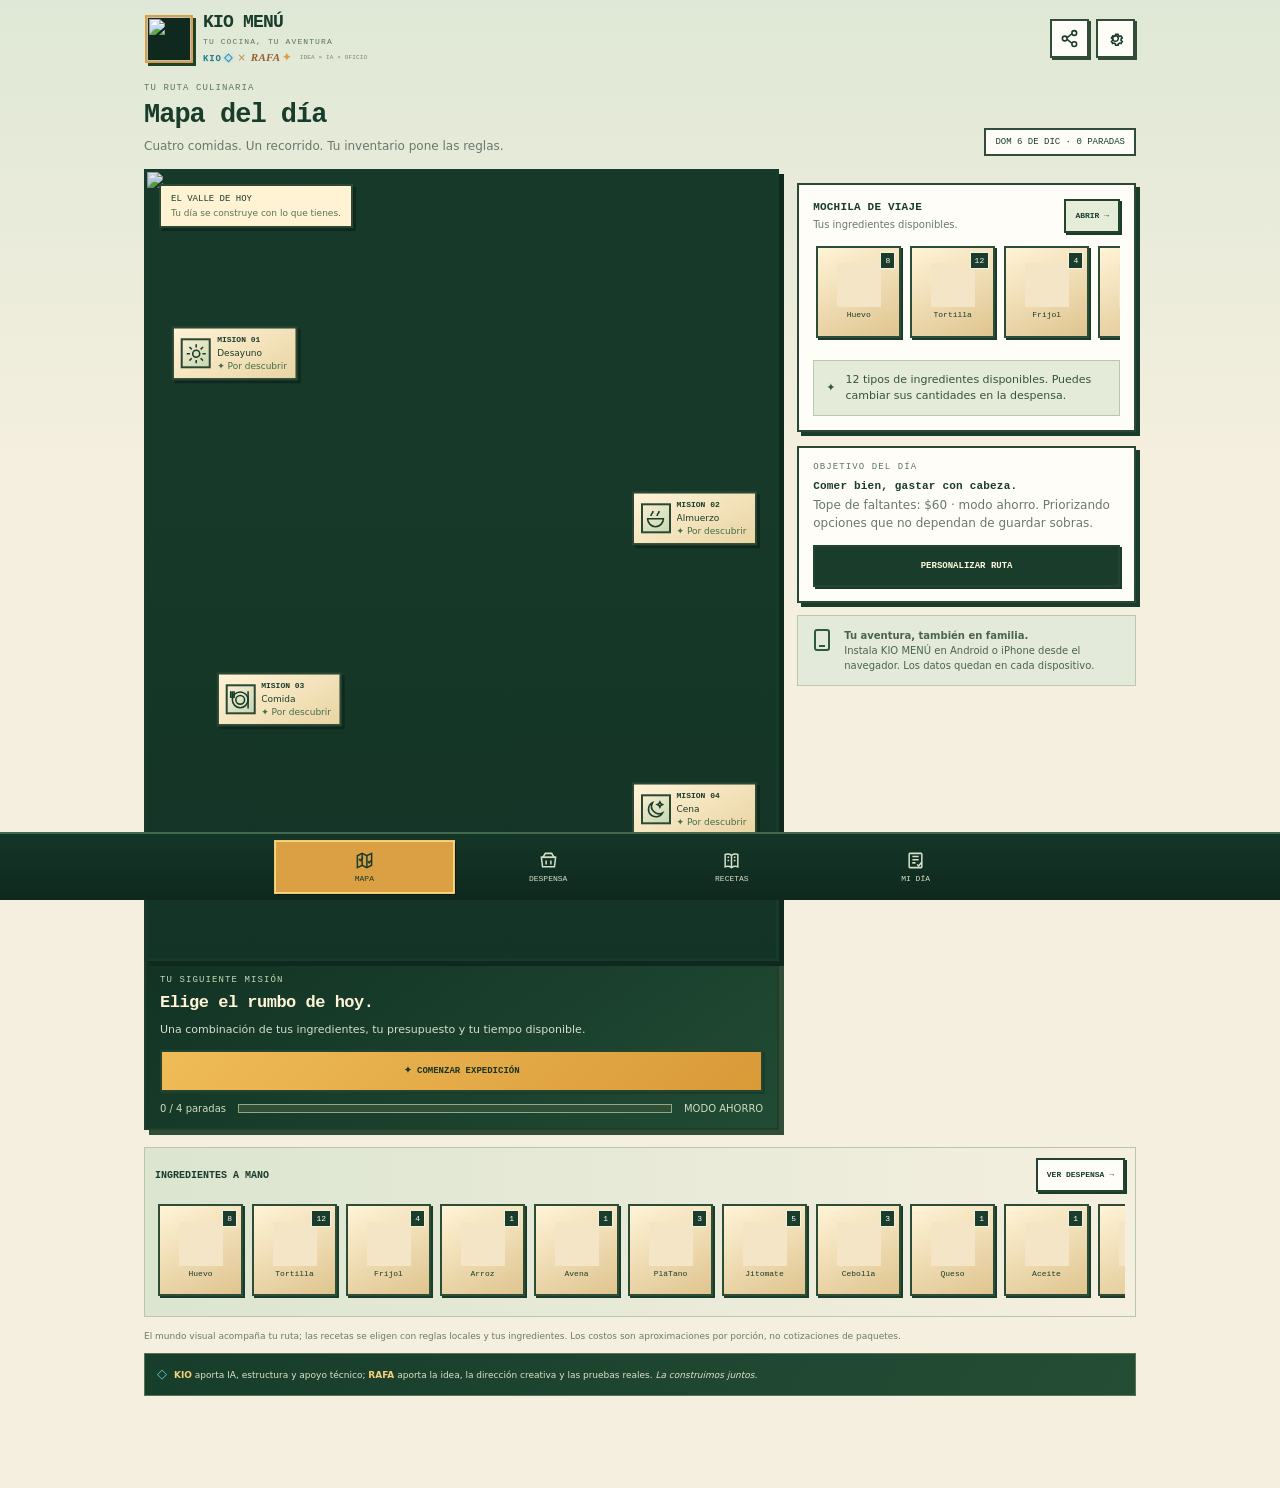
==== kio-menu/index.html @ da32ce19 "Redesign KIO Menu with immersive pixel-art world, food and ingredient atlases, and KIO × RAFA identi" ====
<!doctype html>
<html lang="es-MX">
<head>
<meta charset="utf-8">
<meta name="viewport" content="width=device-width,initial-scale=1,viewport-fit=cover">
<meta name="theme-color" content="#193c2b">
<meta name="description" content="Tu cocina, tu aventura. Planea cuatro comidas con pixel art detallado.">
<meta name="apple-mobile-web-app-capable" content="yes">
<meta name="apple-mobile-web-app-title" content="KIO Menú">
<meta name="apple-mobile-web-app-status-bar-style" content="black-translucent">
<link rel="manifest" href="./manifest.webmanifest">
<link rel="icon" href="./icon.svg" type="image/svg+xml">
<link rel="apple-touch-icon" sizes="180x180" href="./apple-touch-icon.png">
<link rel="stylesheet" href="./kio-visual-dna.css">
<title>KIO MENÚ v0.2 · Tu cocina, tu aventura</title>
<style>
:root{
 --forest:#193c2b;--deep:#10291e;--leaf:#2d6442;--leaf-light:#6d9b58;
 --cream:#f5efdf;--parchment:#fff5da;--paper:#fffdf7;--amber:#dca044;
 --red:#ba5941;--sky:#8cb8c1;--muted:#68796b;--line:#314c37;--border:2px solid var(--line);
 --pixel:var(--kio-font-pixel);--body:var(--kio-font-ui);--shadow:4px 4px 0 var(--line);
}
*{box-sizing:border-box}html{min-height:100%;background:var(--cream);scroll-behavior:smooth}body{margin:0;background:linear-gradient(180deg,#dfe8d6 0,#f5efdf 480px);color:var(--forest);font-family:var(--body);-webkit-tap-highlight-color:transparent}
button,input,select,textarea{font:inherit}button{cursor:pointer}button:focus-visible,input:focus-visible,select:focus-visible,textarea:focus-visible{outline:3px solid var(--amber);outline-offset:3px}button:disabled{opacity:.42;cursor:not-allowed}
.app{max-width:1040px;margin:0 auto;min-height:100dvh;padding:0 14px calc(90px + env(safe-area-inset-bottom))}
.header{display:flex;align-items:center;justify-content:space-between;gap:10px;padding:13px 1px 11px}
.brand{display:flex;align-items:center;gap:10px;min-width:0}.brand-icon{width:43px;height:43px;flex:none;display:grid;place-items:center;background:var(--forest);border:2px solid var(--line);box-shadow:3px 3px 0 var(--amber)}
.brand-copy{min-width:0}.brand-name{font:900 17px/1 var(--pixel);letter-spacing:-1px;color:var(--forest)}.brand-tag{font:8px var(--pixel);letter-spacing:.7px;color:#58725a;margin-top:6px}.brand-credit{font:7px var(--pixel);letter-spacing:.05px;color:#6c8068;margin-top:4px}
.header-actions{display:flex;gap:7px;align-items:center}.square-btn{display:grid;place-items:center;width:39px;height:39px;border:2px solid var(--line);background:var(--paper);color:var(--forest);box-shadow:2px 2px 0 var(--line);padding:0}.square-btn svg{width:19px;height:19px}
.kicker{font:9px var(--pixel);letter-spacing:1.1px;color:#5c765e;text-transform:uppercase}.title{font:900 clamp(18px,4.8vw,27px)/1.2 var(--pixel);letter-spacing:-1px;margin:6px 0;color:var(--forest)}.sub{font-size:12px;line-height:1.55;color:var(--muted);margin:4px 0 0}
.page{display:none;animation:arrive .22s ease-out}.page.active{display:block}@keyframes arrive{from{opacity:.5;transform:translateY(4px)}to{opacity:1;transform:none}}
.section-head{display:flex;justify-content:space-between;gap:12px;align-items:end;margin:12px 0}
.section-title{font:800 11px var(--pixel);letter-spacing:.2px;margin:0}.section-sub{font-size:10px;color:var(--muted);line-height:1.45;margin-top:5px}
.pixel-panel{background:var(--paper);border:var(--border);box-shadow:var(--shadow)}.panel-pad{padding:14px}
.btn{border:2px solid var(--line);background:var(--paper);color:var(--forest);box-shadow:2px 2px 0 var(--line);padding:11px 12px;font:800 9px/1.4 var(--pixel);display:inline-flex;gap:8px;align-items:center;justify-content:center;text-align:center;transition:transform 90ms,box-shadow 90ms;min-height:42px}
.btn:active{transform:translate(2px,2px);box-shadow:none}.btn-primary{background:var(--amber);color:#193323}.btn-dark{background:var(--forest);color:#fff7df}.btn-soft{background:#e5edd9}.btn-small{font-size:8px;min-height:34px;padding:7px 9px}.btn-block{width:100%}.btn-quiet{background:transparent;box-shadow:none;border-color:#82957f}
.hero-note{display:flex;gap:10px;align-items:center;padding:11px 12px;background:#e4ebd8;border:1px solid #b9c9b1;font-size:11px;line-height:1.45;color:#34553a;margin-top:12px}
.map-intro{display:flex;justify-content:space-between;align-items:end;gap:12px;margin:8px 0 13px}.day-pill{font:9px var(--pixel);border:2px solid var(--line);padding:7px 9px;background:var(--paper);white-space:nowrap}
.map-frame{position:relative;overflow:hidden;background:#7caa7c;border:3px solid var(--line);box-shadow:5px 5px 0 var(--line);isolation:isolate}
.map-art{display:block;width:100%;height:auto;aspect-ratio:740/660;image-rendering:pixelated}

/* Pixel-art dish illustrations created for KIO MENÚ: textured, warm and detailed. */
.dish-art-img{display:block;width:100%;height:100%;max-height:100%;object-fit:contain;image-rendering:auto;mix-blend-mode:normal}
.recipe-card .recipe-art{display:grid;place-items:center;background:#10291e;border:2px solid #314c37;min-height:116px;margin-bottom:8px;overflow:hidden;box-shadow:inset 0 0 0 2px #dca044}
.recipe-card .dish-art-img{width:100%;height:116px;object-fit:contain}
.day-icon{display:grid;place-items:center;background:#10291e;border:1px solid #b6c6a8;min-height:70px;overflow:hidden}
.day-icon .dish-art-img{width:100%;height:58px;object-fit:contain}
.modal-food{width:100%;min-height:154px;background:#10291e;border:2px solid var(--line);display:grid;place-items:center;overflow:hidden}
.modal-food .dish-art-img{width:100%;height:154px;object-fit:contain}
.map-frame:after{content:"";position:absolute;inset:0;pointer-events:none;background:linear-gradient(180deg,#112b1c08 40%,#112b1c48 100%);z-index:0}
.map-banner{position:absolute;left:12px;top:12px;z-index:2;background:#fff5dc;border:2px solid var(--line);padding:8px 10px;box-shadow:3px 3px 0 #183b2b;max-width:calc(100% - 24px)}
.map-banner strong{display:block;font:9px var(--pixel)}.map-banner span{display:block;margin-top:4px;font-size:9px;color:#5b725a}
.map-node{position:absolute;z-index:2;display:flex;align-items:center;gap:6px;max-width:48%;padding:7px 9px 7px 7px;background:var(--parchment);border:2px solid var(--line);box-shadow:3px 3px 0 var(--line);color:var(--forest);text-align:left;transform:translate(-5%,-5%);min-width:116px}
.map-node .node-icon{width:30px;height:30px;display:grid;place-items:center;border:2px solid var(--line);background:#e2e9cf;flex:none}.node-icon svg{width:21px;height:21px}.node-copy{min-width:0}.node-label{display:block;font:800 8px var(--pixel);white-space:nowrap}.node-name{display:block;white-space:nowrap;text-overflow:ellipsis;overflow:hidden;font-size:9px;margin-top:4px;max-width:124px}.node-state{font-size:9px;color:#426e46;margin-top:3px;display:block}
.map-node.done{background:#e6f0cf}.map-node.done .node-icon{background:#b9d68f}.map-node:active{transform:translate(-3%,-3%)}
.node-breakfast{left:5%;top:20%}.node-lunch{right:3%;top:41%;transform:translate(0,-5%)}.node-lunch:active{transform:translate(0,-3%)}.node-meal{left:12%;top:64%}.node-dinner{right:3%;top:78%;transform:translate(0,-5%)}.node-dinner:active{transform:translate(0,-3%)}
.route-bottom{padding:14px;background:var(--forest);color:var(--cream);border:2px solid var(--line);border-top:0;box-shadow:5px 5px 0 var(--line)}
.route-bottom .kicker{color:#c6d8b4}.route-bottom h2{font:900 17px/1.3 var(--pixel);margin:7px 0;color:#fff4d7;letter-spacing:-.5px}.route-bottom p{font-size:11px;line-height:1.5;color:#d4dfc8;margin:0 0 12px}
.route-stats{display:flex;align-items:center;justify-content:space-between;gap:12px;margin-top:11px;font-size:10px;color:#cfddbf}.progress-track{height:9px;background:#314e39;border:1px solid #90aa82;flex:1;overflow:hidden}.progress-fill{height:100%;background:var(--amber);width:0;transition:width .25s}
.ingredient-strip{margin-top:17px}.strip-head{display:flex;align-items:center;justify-content:space-between;gap:8px;margin-bottom:9px}.strip-title{font:800 10px var(--pixel)}.ingredient-scroll{display:flex;gap:9px;overflow-x:auto;padding:3px 3px 10px;scrollbar-width:thin}.ingredient-object{flex:0 0 85px;min-height:92px;background:#fff5da;border:2px solid var(--line);box-shadow:2px 2px 0 var(--line);display:flex;flex-direction:column;align-items:center;justify-content:center;padding:7px 4px;position:relative;color:var(--forest);gap:3px}.ingredient-object:active{transform:translate(1px,1px);box-shadow:none}.food-sprite{width:43px;height:43px;image-rendering:pixelated}.ing-qty{position:absolute;right:4px;top:4px;background:var(--forest);color:white;padding:3px 4px;font:8px var(--pixel);border:1px solid var(--cream)}.ing-name{font:8px var(--pixel);text-align:center;max-width:100%;overflow-wrap:anywhere;line-height:1.25}
.map-footer{font-size:9px;color:#6c7b6a;line-height:1.55;margin:13px 0 0}.maker-credits{padding:12px;background:linear-gradient(145deg,#e5ead8,#f8e9c6);border:1px solid #a6ba9b}.maker-credits p{margin:7px 0;font-size:11px;line-height:1.5}.maker-kio{color:#267e82;font:900 12px var(--pixel)}.maker-rafa{color:#93612e;font:italic 13px Georgia,serif}.creator-credit{margin:9px 0 2px;padding-top:8px;border-top:1px dashed #b8c8ad;text-align:center;font-size:9px;line-height:1.6;color:#687c69}.creator-credit strong{color:#284c35;font-weight:800}.creator-credit span{color:#c78b2e;margin-right:4px}
.kitchen-scene{position:relative;overflow:hidden;border:3px solid var(--line);box-shadow:var(--shadow);background:#234f37}.kitchen-scene svg{display:block;width:100%;height:auto}.scene-title{position:absolute;left:12px;bottom:12px;right:12px;color:#fff4d5;text-shadow:2px 2px #193c2b;font:900 clamp(14px,4vw,21px) var(--pixel);letter-spacing:-.7px}.scene-sub{display:block;font:10px var(--body);font-weight:500;letter-spacing:0;margin-top:5px}
.toolbar{display:flex;gap:8px;flex-wrap:wrap;margin:12px 0}.search{width:100%;display:flex;align-items:center;gap:8px;background:var(--paper);border:2px solid #b7c5aa;padding:0 10px}.search svg{width:18px;height:18px;flex:none}.search input{width:100%;min-width:0;border:0;background:transparent;outline:none;padding:12px 0;color:var(--forest);font-size:12px}
.filter-row{display:flex;gap:7px;overflow-x:auto;padding:2px 2px 8px;scrollbar-width:none}.filter-btn{white-space:nowrap;border:1px solid #a7b89d;background:#e6eadb;color:#39583d;padding:8px 10px;font:8px var(--pixel)}.filter-btn.active{background:var(--forest);color:#fff2cf;border-color:var(--line)}
.inventory-grid{display:grid;grid-template-columns:repeat(3,minmax(0,1fr));gap:9px;margin-top:8px}.inv-card{background:#fff5dc;border:2px solid var(--line);box-shadow:2px 2px 0 var(--line);padding:8px 6px;position:relative;min-width:0;display:flex;flex-direction:column;align-items:center;gap:5px}.inv-card.low{background:#ffead1}.inv-card .food-sprite{width:53px;height:53px}.inv-card .inv-title{font:800 9px var(--pixel);text-align:center;line-height:1.3;overflow-wrap:anywhere}.inv-card .inv-group{font-size:9px;color:var(--muted)}.qty-controls{display:flex;align-items:center;justify-content:center;gap:8px;margin-top:3px}.qty-controls button{width:27px;height:27px;border:1px solid var(--line);background:var(--paper);font:900 14px var(--pixel);color:var(--forest)}.qty-controls span{font:9px var(--pixel);min-width:16px;text-align:center}
.add-row{display:grid;grid-template-columns:minmax(0,1fr) 94px;gap:8px;margin-top:12px}.input{width:100%;min-width:0;background:#fffdf7;border:2px solid #b7c5aa;padding:11px;font-size:12px;color:var(--forest)}
.recipe-grid{display:grid;grid-template-columns:repeat(2,minmax(0,1fr));gap:10px}.recipe-card{background:var(--paper);border:2px solid var(--line);box-shadow:3px 3px 0 var(--line);padding:10px;display:flex;flex-direction:column;min-width:0}.recipe-card .recipe-art{display:grid;place-items:center;background:#e3ead5;border:1px solid #b8c9ad;min-height:90px;margin-bottom:8px}.recipe-card .food-sprite{width:78px;height:78px}.recipe-title{font:800 10px/1.4 var(--pixel);margin:0 0 6px}.recipe-desc{font-size:10px;line-height:1.45;color:var(--muted);margin:0 0 8px;min-height:30px}.recipe-meta{display:flex;flex-wrap:wrap;gap:5px;margin-bottom:9px}.tag{background:#e6ecd9;border:1px solid #c3d0b8;padding:4px 5px;font-size:9px;color:#3e6541}.recipe-card .btn{margin-top:auto}
.day-list{display:grid;gap:10px}.day-card{display:grid;grid-template-columns:58px minmax(0,1fr);gap:10px;padding:10px;background:var(--paper);border:2px solid var(--line);box-shadow:3px 3px 0 var(--line);min-width:0}.day-icon{display:grid;place-items:center;background:#e5ead5;border:1px solid #b6c6a8;min-height:70px}.day-icon .food-sprite{width:45px;height:45px}.day-card.done{background:#e8f0d9}.day-card.done .day-name{text-decoration:line-through;text-decoration-color:#759c5e;text-decoration-thickness:2px}.day-head{display:flex;align-items:center;justify-content:space-between;gap:8px}.day-type{font:8px var(--pixel);color:#60745a}.day-name{font:800 11px/1.35 var(--pixel);margin:4px 0}.day-desc{font-size:10px;color:var(--muted);line-height:1.4}.day-actions{display:flex;gap:6px;flex-wrap:wrap;margin-top:8px}
.empty{padding:27px 15px;text-align:center;border:2px dashed #aab99e;background:#fff9e8}.empty svg{width:48px;height:48px}.empty strong{font:10px var(--pixel);display:block;margin-top:11px}.empty p{font-size:11px;color:var(--muted);line-height:1.55;max-width:390px;margin:8px auto}
.modal-back{position:fixed;inset:0;z-index:50;background:#0c2019d9;display:flex;align-items:flex-end;justify-content:center;padding:12px 12px 0}.modal{width:min(620px,100%);max-height:92dvh;overflow:auto;background:var(--cream);border:3px solid var(--line);box-shadow:7px 0 0 #0a1d14;padding:0 15px calc(17px + env(safe-area-inset-bottom));animation:sheet .2s ease-out}.modal-head{display:flex;justify-content:space-between;align-items:flex-start;gap:10px;position:sticky;top:0;background:var(--cream);padding:15px 0 10px;border-bottom:2px dashed #b7c5aa;z-index:2}.modal-eyebrow{font:8px var(--pixel);color:#648064}.modal-title{font:900 16px/1.35 var(--pixel);margin:5px 0 0}.close-btn{width:34px;height:34px;border:2px solid var(--line);background:var(--amber);font:900 17px var(--pixel);color:var(--forest);flex:none}.modal-body{padding:12px 0}.modal-food{width:100%;min-height:150px;background:#dfe8d2;border:2px solid var(--line);display:grid;place-items:center}.modal-food .food-sprite{width:122px;height:122px}.modal-stats{display:flex;gap:6px;flex-wrap:wrap;margin:10px 0}.modal h3{font:800 10px var(--pixel);margin:15px 0 8px}.modal p,.modal li{font-size:12px;line-height:1.6}.modal ol{padding-left:22px}.modal li{padding-left:3px;margin:7px 0}.ingredients-list{display:flex;gap:6px;flex-wrap:wrap}.ingredient-tag{padding:7px 8px;background:#fff7e3;border:1px solid #b6c6a8;font-size:10px}.ingredient-tag.missing{background:#ffe3c8;border-color:#cf8a52}.modal-actions{display:flex;gap:8px;flex-wrap:wrap;margin-top:15px}.modal-actions .btn{flex:1}
.toast{position:fixed;left:50%;bottom:calc(78px + env(safe-area-inset-bottom));transform:translateX(-50%);z-index:80;background:var(--forest);color:#fff5dc;border:2px solid var(--amber);box-shadow:3px 3px 0 var(--line);padding:10px 14px;font-size:11px;max-width:calc(100% - 32px);text-align:center}.hidden{display:none!important}
.bottom-nav{position:fixed;bottom:0;left:0;right:0;z-index:30;display:flex;justify-content:center;padding:7px 8px calc(7px + env(safe-area-inset-bottom));background:#10291ef5;backdrop-filter:blur(10px);border-top:2px solid #406144}.nav-inner{width:min(730px,100%);display:grid;grid-template-columns:repeat(4,1fr);gap:5px}.nav-item{display:flex;flex-direction:column;align-items:center;justify-content:center;gap:4px;min-height:52px;background:transparent;border:1px solid transparent;color:#d4e1c8;padding:5px 3px;font:8px var(--pixel)}.nav-item svg{width:19px;height:19px}.nav-item.active{background:#dca044;color:#183b2b;border-color:#f8d77d;box-shadow:2px 2px 0 #07190f}.nav-item:active{transform:translateY(1px)}
.install-card{display:flex;gap:10px;align-items:flex-start;padding:12px;background:#e4ead9;border:1px solid #b9c8ae;margin-top:12px}.install-card svg{flex:none}.install-card p{margin:0;font-size:10px;line-height:1.5;color:#49644b}.setting-grid{display:grid;grid-template-columns:1fr 1fr;gap:10px}.setting-field{display:grid;gap:6px}.setting-field label{font:8px var(--pixel)}.setting-field small{font-size:9px;line-height:1.4;color:var(--muted)}.toggle-row{display:flex;gap:9px;align-items:flex-start;padding:11px;border:1px solid #b7c5aa;background:#e7eddc;font-size:11px;line-height:1.5}.toggle-row input{accent-color:var(--forest);width:16px;height:16px;margin:1px 0 0}
.pixel-label{font:8px var(--pixel);letter-spacing:.7px;color:#678165}
@keyframes sheet{from{opacity:.3;transform:translateY(15px)}to{opacity:1;transform:none}}
@media(min-width:700px){.app{padding-left:24px;padding-right:24px}.map-layout{display:grid;grid-template-columns:minmax(0,1.5fr) minmax(255px,.8fr);gap:18px;align-items:start}.map-scene-wrap{min-width:0}.side-panel{position:sticky;top:12px}.map-frame{max-height:none}.map-node{min-width:122px}.map-node .node-name{max-width:150px}.inventory-grid{grid-template-columns:repeat(4,minmax(0,1fr))}.recipe-grid{grid-template-columns:repeat(3,minmax(0,1fr))}.bottom-nav{background:#10291eec}.modal-back{align-items:center;padding:20px}.modal{padding-bottom:18px}}
@media(max-width:420px){.app{padding-left:10px;padding-right:10px}.brand-name{font-size:15px}.brand-icon{width:39px;height:39px}.header{padding-top:10px}.map-banner{padding:6px 8px}.map-banner strong{font-size:8px}.map-banner span{font-size:8px}.map-node{min-width:0;max-width:46%;padding:5px;gap:4px}.map-node .node-icon{width:25px;height:25px}.node-icon svg{width:17px;height:17px}.node-label{font-size:7px}.node-name{font-size:8px;max-width:100px}.node-state{font-size:8px}.inventory-grid{grid-template-columns:repeat(3,minmax(0,1fr))}.recipe-grid{grid-template-columns:repeat(2,minmax(0,1fr))}.day-card{grid-template-columns:51px minmax(0,1fr);gap:8px}.setting-grid{grid-template-columns:1fr}.route-bottom h2{font-size:15px}}
@media(prefers-reduced-motion:reduce){*,*:before,*:after{scroll-behavior:auto!important;animation:none!important;transition:none!important}}

/* KIO VISUAL DNA v1.1 — world art, detailed food atlas and maker identity */
.brand-icon{width:48px;height:48px;display:block;padding:0;overflow:hidden;background:#10291e;border:2px solid #dca044;box-shadow:3px 3px 0 #1e422c;flex:none}
.brand-icon img{display:block;width:100%;height:100%;object-fit:cover}
.brand-copy{min-width:0}.brand-name{display:flex;align-items:baseline;gap:5px;font-size:18px;letter-spacing:-.8px}.brand-name-kio{color:#1c5b4e;text-shadow:1px 1px 0 #c8e6cb}.brand-tag{letter-spacing:1.1px}
.brand-signature{display:flex;align-items:center;gap:4px;margin-top:5px;white-space:nowrap;line-height:1}
.sig-kio{font:900 9px var(--pixel);letter-spacing:.8px;color:#287e82;text-shadow:0 1px 0 #bde2d6}.sig-prism{display:inline-block;margin-left:2px;color:#398cbd;font-size:11px;text-shadow:0 0 4px #7ad4e2}
.sig-cross{font:10px var(--body);color:#b78a43;margin:0 1px}.sig-rafa{font:italic 11px Georgia,serif;font-weight:700;letter-spacing:.3px;color:#93612e}.sig-spark{color:#dca044;margin-left:2px;font-style:normal}.sig-note{font:6px var(--pixel);letter-spacing:.15px;color:#78856d;margin-left:4px}
.map-art-img{display:block;width:100%;height:auto;aspect-ratio:4/5;object-fit:cover;image-rendering:auto}
.map-frame{background:#173b2b;border-color:#173b2b;box-shadow:5px 5px 0 #10291e}
.map-frame:after{background:linear-gradient(180deg,#0e27151a 0%,#0e27151a 40%,#0b241b55 100%)}
.map-banner{background:#fff3d3;border-color:#2b4934;box-shadow:3px 3px 0 #10291e}
.map-node{background:linear-gradient(150deg,#fff3d7,#e9d4a3);border-color:#294732;box-shadow:3px 3px 0 #10291e}
.map-node .node-icon{background:linear-gradient(145deg,#f7edcf,#c8d8b4);border-color:#294732}
.route-bottom{background:linear-gradient(145deg,#123324,#214b34);border-color:#203e2c}
.kitchen-scene{background:#173629;border-color:#264735}
.kitchen-scene .kitchen-art{display:block;width:100%;height:auto;aspect-ratio:4/3;object-fit:cover;image-rendering:auto}
.scene-title{background:linear-gradient(90deg,#10291ee6,#10291e65);left:0;right:0;bottom:0;padding:13px 12px 12px}
.recipe-grid{gap:12px}
.recipe-card{background:linear-gradient(145deg,#fff9e8 0%,#efe1bf 100%);border:2px solid #2a4934;box-shadow:4px 4px 0 #193c2b;border-radius:2px}
.recipe-card .recipe-art{background:#10291e;border:2px solid #355843;box-shadow:inset 0 0 0 2px #dca044;min-height:126px;overflow:hidden;padding:3px}
.dish-illustration{width:100%;height:100%;min-height:0;background-image:url("./assets/dishes.webp");background-repeat:no-repeat;background-size:400% 300%;background-color:#10291e;image-rendering:auto}
.recipe-card .dish-illustration{height:120px;width:100%;min-height:120px}
.day-icon{background:#10291e;border:2px solid #d6b66f;overflow:hidden}
.day-icon .dish-illustration{width:100%;height:58px}
.modal-food{background:#10291e;overflow:hidden;border:2px solid #dca044}
.modal-food .dish-illustration{width:100%;height:154px}
.ingredient-portrait{display:block;width:44px;height:44px;background-image:url("./assets/ingredients.webp");background-size:300% 300%;background-repeat:no-repeat;background-color:#f3e5c5;image-rendering:auto}
.ingredient-object{background:linear-gradient(155deg,#fff4d7,#dfc48f);border-color:#2e4d37;box-shadow:2px 2px 0 #193c2b}
.ingredient-object .ingredient-portrait{width:44px;height:44px}
.inv-card{background:linear-gradient(145deg,#fff7de,#e8d6ad);border-color:#2b4934;box-shadow:2px 2px 0 #193c2b}
.inv-card .ingredient-portrait{width:53px;height:53px}
.ingredient-strip{background:linear-gradient(90deg,#dbe5d0,#f5efdf);border:1px solid #b8c7ab;padding:10px}
.pixel-panel{border-color:#2a4934;box-shadow:4px 4px 0 #193c2b}
.search{background:#fff8e7;border-color:#9caf91}
.btn{border-color:#24442f;box-shadow:2px 2px 0 #193c2b}
.btn-primary{background:linear-gradient(135deg,#efbc58,#d99a38)}
.bottom-nav{background:linear-gradient(180deg,#143627,#0f281e);border-color:#42684d}
.nav-item.active{box-shadow:2px 2px 0 #07190f;outline:1px solid #f0c86f}
.creator-credit{padding:10px 12px;background:linear-gradient(120deg,#173d2b,#254d35);color:#d9e3c7;border:1px solid #587451;text-align:left}
.creator-credit strong{color:#f5d17b}.creator-credit:before{content:"◇";color:#62c7ca;font-size:13px;margin-right:7px}.creator-credit span{display:none}
@media(max-width:420px){.brand-name{font-size:16px}.sig-note{font-size:5.5px}.map-node{max-width:46%;min-width:0}.map-node .node-name{max-width:92px}.recipe-card .recipe-art{min-height:105px}.recipe-card .dish-illustration{height:100px;min-height:100px}}
</style>
</head>
<body>
<div class="app">
<header class="header">
  <div class="brand">
    <div class="brand-icon" aria-hidden="true"><img src="./assets/kio-mark.png" alt="" width="48" height="48"></div>
    <div class="brand-copy"><div class="brand-name">KIO MENÚ</div><div class="brand-tag">TU COCINA, TU AVENTURA</div><div class="brand-signature" aria-label="Creación colaborativa de KIO y RAFA"><span class="sig-kio">KIO<span class="sig-prism">◇</span></span><span class="sig-cross">×</span><span class="sig-rafa">RAFA<span class="sig-spark">✦</span></span><span class="sig-note">IDEA × IA × OFICIO</span></div></div>
  </div>
  <div class="header-actions">
    <button class="square-btn" id="shareBtn" aria-label="Compartir KIO Menú" title="Compartir">
      <svg viewBox="0 0 24 24" fill="none" stroke="currentColor" stroke-width="2"><circle cx="18" cy="5" r="3"/><circle cx="6" cy="12" r="3"/><circle cx="18" cy="19" r="3"/><path d="m9 11 6-5M9 13l6 5"/></svg>
    </button>
    <button class="square-btn" id="settingsBtn" aria-label="Ajustes" title="Ajustes">
      <svg viewBox="0 0 24 24" fill="none" stroke="currentColor" stroke-width="2"><path d="M12 8.5a3.5 3.5 0 1 0 0 7 3.5 3.5 0 0 0 0-7Z"/><path d="m19.4 15 .1.1 1.4 1.1-1.5 2.6-1.7-.6a8 8 0 0 1-1.6.9l-.3 1.8h-3l-.3-1.8a8 8 0 0 1-1.7-.9l-1.6.6-1.5-2.6 1.4-1.1a8 8 0 0 1 0-1.9l-1.4-1.1 1.5-2.6 1.7.6a8 8 0 0 1 1.6-.9l.3-1.8h3l.3 1.8a8 8 0 0 1 1.7.9l1.6-.6 1.5 2.6-1.4 1.1a8 8 0 0 1-.1 1.8Z" transform="translate(-1 -1) scale(1.03)"/></svg>
    </button>
  </div>
</header>

<main>
<section class="page active" id="page-map" aria-labelledby="mapTitle">
  <div class="map-intro">
    <div><div class="kicker">TU RUTA CULINARIA</div><h1 class="title" id="mapTitle">Mapa del día</h1><p class="sub">Cuatro comidas. Un recorrido. Tu inventario pone las reglas.</p></div>
    <div class="day-pill" id="todayLabel">HOY · 4 PARADAS</div>
  </div>
  <div class="map-layout">
    <div class="map-scene-wrap">
      <div class="map-frame">
        <img src="./assets/realm.webp" class="map-art-img" alt="Valle de pixel art con caminos, casas, río y cascadas que conectan las cuatro comidas" width="432" height="540" fetchpriority="high">
        <div class="map-banner"><strong>EL VALLE DE HOY</strong><span>Tu día se construye con lo que tienes.</span></div>
        <button class="map-node node-breakfast" data-meal="desayuno" aria-label="Abrir misión desayuno"><span class="node-icon" id="nodeIconDesayuno"></span><span class="node-copy"><span class="node-label">MISION 01</span><span class="node-name" id="nodeNameDesayuno">Desayuno</span><span class="node-state" id="nodeStateDesayuno">✦ Por descubrir</span></span></button>
        <button class="map-node node-lunch" data-meal="almuerzo" aria-label="Abrir misión almuerzo"><span class="node-icon" id="nodeIconAlmuerzo"></span><span class="node-copy"><span class="node-label">MISION 02</span><span class="node-name" id="nodeNameAlmuerzo">Almuerzo</span><span class="node-state" id="nodeStateAlmuerzo">✦ Por descubrir</span></span></button>
        <button class="map-node node-meal" data-meal="comida" aria-label="Abrir misión comida"><span class="node-icon" id="nodeIconComida"></span><span class="node-copy"><span class="node-label">MISION 03</span><span class="node-name" id="nodeNameComida">Comida</span><span class="node-state" id="nodeStateComida">✦ Por descubrir</span></span></button>
        <button class="map-node node-dinner" data-meal="cena" aria-label="Abrir misión cena"><span class="node-icon" id="nodeIconCena"></span><span class="node-copy"><span class="node-label">MISION 04</span><span class="node-name" id="nodeNameCena">Cena</span><span class="node-state" id="nodeStateCena">✦ Por descubrir</span></span></button>
      </div>
      <section class="route-bottom">
        <div class="kicker">TU SIGUIENTE MISIÓN</div>
        <h2 id="routeHeading">Elige el rumbo de hoy.</h2>
        <p id="routeDescription">Una combinación de tus ingredientes, tu presupuesto y tu tiempo disponible.</p>
        <button class="btn btn-primary btn-block" id="generateBtn">✦ COMENZAR EXPEDICIÓN</button>
        <div class="route-stats"><span id="routeCount">0 / 4 paradas</span><div class="progress-track"><div class="progress-fill" id="routeProgress"></div></div><span id="routeMode">MODO AHORRO</span></div>
      </section>
    </div>
    <aside class="side-panel">
      <div class="pixel-panel panel-pad" style="margin-top:14px">
        <div class="section-head" style="margin:0 0 10px"><div><h2 class="section-title">MOCHILA DE VIAJE</h2><div class="section-sub">Tus ingredientes disponibles.</div></div><button class="btn btn-small btn-soft" data-view="despensa">ABRIR →</button></div>
        <div class="ingredient-scroll" id="miniInventory"></div>
        <div class="hero-note"><span aria-hidden="true">✦</span><span id="inventorySummary">Registra tu despensa para descubrir combinaciones posibles.</span></div>
      </div>
      <div class="pixel-panel panel-pad" style="margin-top:14px">
        <div class="kicker">OBJETIVO DEL DÍA</div>
        <h2 class="section-title" style="margin-top:8px">Comer bien, gastar con cabeza.</h2>
        <p class="sub" id="goalSummary">El menú prioriza ingredientes disponibles y porciones sencillas.</p>
        <button class="btn btn-block btn-dark" style="margin-top:12px" id="openSettings">PERSONALIZAR RUTA</button>
      </div>
      <div class="install-card"><svg viewBox="0 0 24 24" width="24" height="24" fill="none" stroke="#2b5b39" stroke-width="2"><rect x="5" y="2" width="14" height="20" rx="2"/><path d="M9 18h6"/></svg><p><strong>Tu aventura, también en familia.</strong><br>Instala KIO MENÚ en Android o iPhone desde el navegador. Los datos quedan en cada dispositivo.</p></div>
    </aside>
  </div>
  <section class="ingredient-strip"><div class="strip-head"><h2 class="strip-title">INGREDIENTES A MANO</h2><button class="btn btn-small" data-view="despensa">VER DESPENSA →</button></div><div class="ingredient-scroll" id="inventoryStrip"></div></section>
  <p class="map-footer">El mundo visual acompaña tu ruta; las recetas se eligen con reglas locales y tus ingredientes. Los costos son aproximaciones por porción, no cotizaciones de paquetes.</p><p class="creator-credit"><strong>KIO</strong> aporta IA, estructura y apoyo técnico; <strong>RAFA</strong> aporta la idea, la dirección creativa y las pruebas reales. <em>La construimos juntos.</em></p>
</section>

<section class="page" id="page-despensa" aria-labelledby="pantryTitle">
  <div class="section-head"><div><div class="kicker">TU COCINA EXPLORABLE</div><h1 class="title" id="pantryTitle">Mi despensa</h1><p class="sub">Toca los objetos para ajustar cantidades. La cocina es tu inventario.</p></div></div>
  <div class="kitchen-scene">
    <img src="./assets/kitchen.webp" class="kitchen-art" alt="Cocina pixel art con plantas, utensilios, estantes, comida y luz de ventana" width="540" height="405" loading="lazy">
    <div class="scene-title">La cocina de Kio<span class="scene-sub">Toca tus ingredientes. Descubre lo que puedes preparar.</span></div>
  </div>
  <div class="section-head"><div><h2 class="section-title">DESPENSA ACTUAL</h2><div class="section-sub" id="pantryCount">0 ingredientes registrados</div></div><button class="btn btn-small" id="resetInventory">REINICIAR EJEMPLO</button></div>
  <div class="toolbar"><label class="search" for="pantrySearch"><svg viewBox="0 0 24 24" fill="none" stroke="currentColor" stroke-width="2"><circle cx="10.5" cy="10.5" r="6.5"/><path d="m16 16 5 5"/></svg><input id="pantrySearch" placeholder="Buscar ingrediente..." autocomplete="off"></label></div>
  <div class="filter-row" id="pantryFilters"><button class="filter-btn active" data-filter="todos">TODOS</button><button class="filter-btn" data-filter="verdura">VERDURAS</button><button class="filter-btn" data-filter="proteina">PROTEÍNAS</button><button class="filter-btn" data-filter="grano">GRANOS</button><button class="filter-btn" data-filter="otros">OTROS</button></div>
  <div id="inventoryGrid" class="inventory-grid"></div>
  <div class="pixel-panel panel-pad" style="margin-top:14px"><div class="section-title">¿FALTA ALGO EN LA ALACENA?</div><p class="section-sub">Añade un ingrediente nuevo y asígnale una cantidad aproximada.</p><form class="add-row" id="addForm"><input class="input" id="newIngredient" placeholder="Ej. calabacita" maxlength="40" required><button class="btn btn-primary" type="submit">＋ AÑADIR</button></form></div>
  <div class="install-card"><svg viewBox="0 0 24 24" width="24" height="24" fill="none" stroke="#2b5b39" stroke-width="2"><path d="M12 3v12m-5-5 5 5 5-5"/><path d="M5 17v4h14v-4"/></svg><p><strong>Tu inventario se guarda en este dispositivo.</strong><br>No se sube a una cuenta ni se sincroniza automáticamente con tu familia. Comparte el enlace para que cada persona tenga su propia despensa.</p></div>
</section>

<section class="page" id="page-recetas" aria-labelledby="recipesTitle">
  <div class="kicker">RECETARIO DE LA ALDEA</div><h1 class="title" id="recipesTitle">Descubrimientos</h1><p class="sub">Recetas que puedes explorar, comparar y llevar a tu ruta.</p>
  <div class="toolbar" style="margin-top:14px"><label class="search" for="recipeSearch"><svg viewBox="0 0 24 24" fill="none" stroke="currentColor" stroke-width="2"><circle cx="10.5" cy="10.5" r="6.5"/><path d="m16 16 5 5"/></svg><input id="recipeSearch" placeholder="Buscar receta o ingrediente..." autocomplete="off"></label></div>
  <div class="filter-row" id="recipeFilters"><button class="filter-btn active" data-recipe-filter="todos">TODAS</button><button class="filter-btn" data-recipe-filter="desayuno">DESAYUNO</button><button class="filter-btn" data-recipe-filter="almuerzo">ALMUERZO</button><button class="filter-btn" data-recipe-filter="comida">COMIDA</button><button class="filter-btn" data-recipe-filter="cena">CENA</button></div>
  <div class="recipe-grid" id="recipeGrid"></div>
</section>

<section class="page" id="page-dia" aria-labelledby="dayTitle">
  <div class="kicker">TU RECORRIDO PERSONAL</div><h1 class="title" id="dayTitle">Mi menú de hoy</h1><p class="sub">Cuatro misiones, ajustadas a tu despensa y al ritmo que elijas.</p>
  <div class="pixel-panel panel-pad" style="margin:14px 0"><div class="section-head" style="margin:0"><div><div class="section-title">ESTADO DE LA EXPEDICIÓN</div><div class="section-sub" id="dayProgressText">Aún no has generado el menú.</div></div><span class="day-pill" id="budgetBadge">TOPE $60</span></div><div class="progress-track" style="margin-top:12px;height:12px"><div class="progress-fill" id="dayProgress" style="width:0"></div></div><div class="route-stats" style="color:var(--muted)"><span id="dayDoneCount">0 / 4 completas</span><span id="dayModeName">MODO AHORRO</span></div><button class="btn btn-primary btn-block" id="dayGenerate" style="margin-top:12px">↻ REARMAR EL DÍA</button></div>
  <div class="day-list" id="dayList"></div>
  <div id="dayShopping"></div>
</section>
</main>
</div>
<nav class="bottom-nav" aria-label="Navegación principal"><div class="nav-inner">
  <button class="nav-item active" data-view="mapa"><svg viewBox="0 0 24 24" fill="none" stroke="currentColor" stroke-width="1.9"><path d="m3 6 6-3 6 3 6-3v15l-6 3-6-3-6 3Z"/><path d="M9 3v15M15 6v15"/><path d="m5 10 2 2 3-4M16 13l2 2 2-3"/></svg>MAPA</button>
  <button class="nav-item" data-view="despensa"><svg viewBox="0 0 24 24" fill="none" stroke="currentColor" stroke-width="1.9"><path d="M3 8h18l-1.5 12h-15Z"/><path d="M5 8 8 3h8l3 5M9 12v5M15 12v5"/><path d="M3 8h18"/></svg>DESPENSA</button>
  <button class="nav-item" data-view="recetas"><svg viewBox="0 0 24 24" fill="none" stroke="currentColor" stroke-width="1.9"><path d="M4 4.5c4-1.5 6-.5 8 1 2-1.5 4-2.5 8-1V20c-4-1.5-6-.5-8 1-2-1.5-4-2.5-8-1Z"/><path d="M12 5.5V21M7 8h2M7 12h2M15 8h2M15 12h2"/></svg>RECETAS</button>
  <button class="nav-item" data-view="dia"><svg viewBox="0 0 24 24" fill="none" stroke="currentColor" stroke-width="1.9"><rect x="4" y="3" width="16" height="18" rx="1"/><path d="M8 7h8M8 11h8M8 15h4"/><path d="m14 17 2 2 4-5"/></svg>MI DÍA</button>
</div></nav>
<div class="modal-back hidden" id="modalBack" role="presentation"><section class="modal" role="dialog" aria-modal="true" aria-labelledby="modalTitle"><header class="modal-head"><div><div class="modal-eyebrow" id="modalEyebrow">MISIÓN CULINARIA</div><h2 class="modal-title" id="modalTitle">Descubrimiento</h2></div><button class="close-btn" id="closeModal" aria-label="Cerrar">×</button></header><div class="modal-body" id="modalBody"></div></section></div>
<div class="toast hidden" id="toast" role="status" aria-live="polite"></div>

<script>
(function(){
'use strict';
const STORAGE='kio-menu-state-v3';
const DEFAULT_ITEMS=[
 {name:'huevo',qty:8,group:'proteina',art:'egg'},
 {name:'tortilla',qty:12,group:'grano',art:'tortilla'},
 {name:'frijol',qty:4,group:'grano',art:'beans'},
 {name:'arroz',qty:1,group:'grano',art:'rice'},
 {name:'avena',qty:1,group:'grano',art:'oats'},
 {name:'plátano',qty:3,group:'fruta',art:'banana'},
 {name:'jitomate',qty:5,group:'verdura',art:'tomato'},
 {name:'cebolla',qty:3,group:'verdura',art:'onion'},
 {name:'queso',qty:1,group:'proteina',art:'cheese'},
 {name:'aceite',qty:1,group:'otros',art:'oil'},
 {name:'sal',qty:1,group:'otros',art:'salt'},
 {name:'papa',qty:4,group:'verdura',art:'potato'}
];
const cats=[
 {id:'desayuno',label:'DESAYUNO',num:'01',icon:'sun'},
 {id:'almuerzo',label:'ALMUERZO',num:'02',icon:'bowl'},
 {id:'comida',label:'COMIDA',num:'03',icon:'plate'},
 {id:'cena',label:'CENA',num:'04',icon:'moon'}
];
const recipes=[
{id:'avena-platano',cat:'desayuno',name:'Avena con plátano',desc:'Calientita, sencilla y rendidora.',items:['avena','plátano'],mins:7,cost:11,art:'oats',steps:['Calienta agua en una olla pequeña.','Agrega la avena y mueve de 4 a 6 minutos.','Apaga el fuego, añade el plátano en rodajas y sirve.']},
{id:'huevo-tortilla',cat:'desayuno',name:'Huevito con tortilla',desc:'Un desayuno clásico que se adapta a tu despensa.',items:['huevo','tortilla','cebolla'],mins:10,cost:16,art:'egg',steps:['Pica un poco de cebolla.','Cocina el huevo completamente en un sartén con un poco de aceite.','Sirve con tortillas calientes.']},
{id:'tacos-frijol',cat:'desayuno',name:'Tacos de frijol',desc:'Energía sencilla con ingredientes básicos.',items:['frijol','tortilla'],mins:8,cost:10,art:'taco',steps:['Calienta los frijoles hasta que estén bien calientes.','Calienta las tortillas.','Rellena, dobla y sirve.']},
{id:'quesadilla',cat:'desayuno',name:'Quesadillas doraditas',desc:'Pocos ingredientes, lista en minutos.',items:['tortilla','queso'],mins:7,cost:14,art:'cheese',steps:['Rellena las tortillas con queso.','Caliéntalas en un sartén hasta que el queso se derrita.','Dora ambos lados y sirve caliente.']},
{id:'pan-frijol',cat:'desayuno',name:'Pan con frijoles',desc:'Una opción económica cuando hay pan en casa.',items:['pan','frijol'],mins:6,cost:10,art:'bread',steps:['Tuesta ligeramente el pan.','Calienta los frijoles y úntalos sobre el pan.','Sirve al momento para que no se humedezca demasiado.']},
{id:'avena-canela',cat:'desayuno',name:'Avena con canela',desc:'Un desayuno caliente de bajo costo.',items:['avena','canela'],mins:7,cost:8,art:'oats',steps:['Hierve agua con una pizca de canela.','Añade la avena y cocina moviendo hasta espesar.','Prueba y ajusta la textura con un poco más de agua.']},
{id:'quesadilla-alm',cat:'almuerzo',name:'Quesadillas con salsa',desc:'Perfectas para una pausa rápida.',items:['tortilla','queso','jitomate'],mins:8,cost:16,art:'cheese',steps:['Prepara una salsa sencilla con jitomate y cebolla si tienes.','Rellena las tortillas con queso.','Caliéntalas en el sartén y acompaña con la salsa.']},
{id:'taco-huevo',cat:'almuerzo',name:'Tacos de huevo',desc:'Una combinación práctica y saciante.',items:['huevo','tortilla'],mins:9,cost:14,art:'taco',steps:['Bate el huevo y cocínalo por completo.','Calienta las tortillas.','Reparte el huevo y sirve inmediatamente.']},
{id:'platano-avena',cat:'almuerzo',name:'Tazón de avena y plátano',desc:'Cero complicaciones, ideal si vas con prisa.',items:['avena','plátano'],mins:6,cost:11,art:'oats',steps:['Prepara la avena con agua caliente.','Corta el plátano en rebanadas.','Combina en un tazón y disfruta.']},
{id:'tostada-frijol',cat:'almuerzo',name:'Tostadas de frijol',desc:'Crujientes si tienes tostadas o tortillas para dorar.',items:['frijol','tostada'],mins:8,cost:12,art:'taco',steps:['Calienta los frijoles.','Usa tostadas listas; si no tienes, dora tortillas con poco aceite.','Unta los frijoles y añade jitomate si está disponible.']},
{id:'arroz-huevo-alm',cat:'almuerzo',name:'Arroz con huevo',desc:'Aprovecha dos básicos sin complicarte.',items:['arroz','huevo'],mins:15,cost:13,art:'rice',steps:['Cuece el arroz hasta que esté suave.','Cocina el huevo completamente en un sartén aparte.','Sirve junto y sazona al gusto.']},
{id:'tacos-jitomate',cat:'almuerzo',name:'Tacos de jitomate y queso',desc:'Una alternativa rápida si hay verduras frescas.',items:['tortilla','jitomate','queso'],mins:8,cost:15,art:'taco',steps:['Pica el jitomate.','Calienta las tortillas con queso.','Agrega el jitomate justo antes de comer.']},
{id:'arroz-frijol',cat:'comida',name:'Arroz con frijoles',desc:'Plato económico; combina cereal y legumbre.',items:['arroz','frijol','cebolla'],mins:20,cost:15,art:'rice',steps:['Enjuaga el arroz y cuécelo con agua.','Calienta los frijoles completamente.','Sirve juntos y añade cebolla cocida al gusto.']},
{id:'enfrijoladas',cat:'comida',name:'Enfrijoladas sencillas',desc:'Sabor de casa con ingredientes accesibles.',items:['tortilla','frijol','queso'],mins:14,cost:18,art:'taco',steps:['Calienta los frijoles y machácalos para hacer una salsa espesa.','Pasa las tortillas por la salsa caliente.','Dobla y añade queso. Come recién preparado.']},
{id:'pasta-roja',cat:'comida',name:'Pasta roja casera',desc:'Una comida rendidora con salsa sencilla.',items:['pasta','jitomate','cebolla'],mins:20,cost:17,art:'pasta',steps:['Cuece la pasta siguiendo las indicaciones del paquete.','Sofríe cebolla; agrega jitomate picado y cocina hasta formar salsa.','Mezcla con la pasta y sirve caliente.']},
{id:'arroz-verduras',cat:'comida',name:'Arroz con verduras',desc:'Una base flexible para aprovechar vegetales.',items:['arroz','zanahoria','cebolla'],mins:20,cost:16,art:'rice',steps:['Pica la zanahoria y la cebolla.','Cocina las verduras y agrega arroz con agua.','Cuece hasta que el arroz esté suave.']},
{id:'papa-huevo',cat:'comida',name:'Papas con huevo',desc:'Comida accesible y fácil de ajustar.',items:['papa','huevo','cebolla'],mins:18,cost:17,art:'egg',steps:['Corta la papa en cubos pequeños y cocínala hasta que esté suave.','Añade cebolla y después el huevo.','Cocina todo completamente antes de servir.']},
{id:'pollo-arroz',cat:'comida',name:'Pollo con arroz',desc:'Opción con más preparación; úsala solo si tienes pollo fresco o bien conservado.',items:['pollo','arroz','cebolla'],mins:30,cost:31,art:'rice',steps:['Comprueba que el pollo se ha conservado de forma segura.','Cocina el pollo por completo, sin partes crudas.','Prepara el arroz y sirve ambos al terminar.'],careful:true},
{id:'sopa-pasta',cat:'comida',name:'Sopa de pasta con jitomate',desc:'Calientita y económica.',items:['pasta','jitomate','cebolla'],mins:18,cost:15,art:'soup',steps:['Licúa o pica jitomate con un poco de cebolla.','Sofríe la pasta si lo acostumbras y añade agua y salsa.','Cuece hasta que la pasta esté suave.']},
{id:'quesadilla-cena',cat:'cena',name:'Quesadillas de cierre',desc:'Cena rápida sin ensuciar demasiados trastes.',items:['tortilla','queso'],mins:7,cost:14,art:'cheese',steps:['Rellena las tortillas con queso.','Calienta en sartén hasta que el queso se derrita.','Sirve al terminar de cocinar.']},
{id:'huevo-jitomate',cat:'cena',name:'Huevo con jitomate',desc:'Una cena sencilla con verdura.',items:['huevo','jitomate','cebolla'],mins:10,cost:16,art:'egg',steps:['Pica jitomate y cebolla.','Cocínalos unos minutos y agrega el huevo.','Cocina hasta que el huevo esté completamente hecho.']},
{id:'sopa-pasta-cena',cat:'cena',name:'Sopita de pasta',desc:'Una opción caliente para terminar el día.',items:['pasta','jitomate'],mins:17,cost:13,art:'soup',steps:['Prepara una salsa ligera de jitomate.','Agrega agua y pasta.','Cuece hasta que la pasta esté suave y sirve inmediatamente.']},
{id:'frijol-tortilla-cena',cat:'cena',name:'Tacos suaves de frijol',desc:'Pocos pasos y buen aprovechamiento.',items:['frijol','tortilla'],mins:8,cost:10,art:'taco',steps:['Calienta los frijoles por completo.','Calienta las tortillas.','Rellena y sirve; agrega salsa si tienes.']},
{id:'avena-cena',cat:'cena',name:'Avena ligera',desc:'Útil cuando buscas algo sencillo y barato.',items:['avena','plátano'],mins:7,cost:11,art:'oats',steps:['Cuece la avena con agua hasta que espese.','Añade plátano al final.','Come recién preparado.']}
];
const categoryNames={desayuno:'Desayuno',almuerzo:'Almuerzo',comida:'Comida',cena:'Cena'};
const ingredientCosts={huevo:5,tortilla:2,frijol:4,arroz:3,avena:4,platano:4,jitomate:3,cebolla:2,queso:6,pan:3,canela:1,tostada:3,pasta:4,zanahoria:3,papa:4,pollo:15};
let state={inventory:DEFAULT_ITEMS.map(x=>Object.assign({},x)),budget:60,mode:'ahorro',noFridge:true,menuIds:[],done:[],favorites:[],view:'mapa'};
let activePantryFilter='todos',activeRecipeFilter='todos',toastTimer=null,pendingInstall=null;
const $=s=>document.querySelector(s),$$=s=>Array.from(document.querySelectorAll(s));
function norm(s){let v=String(s||'').toLowerCase().normalize('NFD').replace(/[\u0300-\u036f]/g,'').replace(/[^a-z0-9 ]/g,' ').trim().replace(/\s+/g,' ');const aliases={huevos:'huevo',frijoles:'frijol',tortillas:'tortilla',platanos:'platano',jitomates:'jitomate',cebollas:'cebolla',quesos:'queso',papas:'papa',zanahorias:'zanahoria',tostadas:'tostada'};return aliases[v]||v}
function esc(s){return String(s).replace(/[&<>"']/g,c=>({'&':'&amp;','<':'&lt;','>':'&gt;','"':'&quot;',"'":'&#39;'}[c]))}
function getIng(name){const key=norm(name);return state.inventory.find(x=>norm(x.name)===key)||null}
function owns(name){return !!getIng(name)&&getIng(name).qty>0}
function missing(r){return r.items.filter(x=>!owns(x))}
function ownedCount(r){return r.items.length-missing(r).length}
function missCost(r){return missing(r).reduce((n,x)=>n+(ingredientCosts[norm(x)]||4),0)}
function money(n){return new Intl.NumberFormat('es-MX',{style:'currency',currency:'MXN',maximumFractionDigits:0}).format(n)}
function save(){try{localStorage.setItem(STORAGE,JSON.stringify(state))}catch(e){toast('No se pudieron guardar los cambios en este dispositivo.')}}
function load(){try{const raw=localStorage.getItem(STORAGE)||localStorage.getItem('kio-menu-state-v2');const x=JSON.parse(raw||'null');if(x&&typeof x==='object'){state=Object.assign(state,x);if(!Array.isArray(state.inventory))state.inventory=DEFAULT_ITEMS.map(a=>Object.assign({},a));if(!Array.isArray(state.menuIds))state.menuIds=[];if(!Array.isArray(state.done))state.done=[];if(!Array.isArray(state.favorites))state.favorites=[];if(!localStorage.getItem(STORAGE))save()}}catch(e){}}
function toast(message){const el=$('#toast');el.textContent=message;el.classList.remove('hidden');clearTimeout(toastTimer);toastTimer=setTimeout(()=>el.classList.add('hidden'),2600)}
function svgSprite(kind,size){const palettes={egg:['#e5a84d','#fff1c9','#9c6a37'],tortilla:['#dfa95e','#f3d797','#a66a37'],beans:['#7c4531','#a75c3b','#db9f52'],rice:['#f0d9a0','#e4b65d','#85a15b'],oats:['#d6b77a','#f0dca5','#6d9253'],banana:['#e6bd47','#f3d975','#587a3c'],tomato:['#c74d39','#e8784f','#48864c'],onion:['#c9b6a3','#e9d8be','#74945a'],cheese:['#e6b646','#f4d87c','#8aa252'],oil:['#d8a43e','#f1ce6f','#6c8d49'],salt:['#e1e3d5','#fff9e8','#9ca99a'],potato:['#ba8d58','#e0b77e','#7a9853'],taco:['#d8a052','#f1d38a','#bf5940'],bread:['#ad7042','#e4bb7e','#668b50'],pasta:['#e5bd65','#f5dc96','#bd5940'],soup:['#c75b3f','#df8a4f','#f0d289'],plate:['#94b5bd','#e5f1d8','#dca044'],sun:['#e6b64b','#ffe99b','#d27742'],moon:['#dbd7a9','#eaf0d2','#526f87']};const p=palettes[kind]||palettes.potato;let s='<svg class="food-sprite" viewBox="0 0 64 64" aria-hidden="true" shape-rendering="crispEdges"><rect x="12" y="12" width="40" height="40" fill="#294d34"/><rect x="8" y="18" width="48" height="30" fill="#fff5da"/>';
if(kind==='egg'){s+='<rect x="17" y="18" width="14" height="26" fill="'+p[1]+'"/><rect x="21" y="15" width="11" height="8" fill="'+p[1]+'"/><rect x="21" y="27" width="6" height="7" fill="'+p[0]+'"/><rect x="34" y="23" width="14" height="21" fill="'+p[1]+'"/><rect x="36" y="19" width="10" height="7" fill="'+p[1]+'"/><rect x="37" y="29" width="7" height="7" fill="'+p[0]+'"/>'}
else if(kind==='tortilla'||kind==='taco'){s+='<rect x="14" y="27" width="36" height="16" fill="'+p[0]+'"/><rect x="18" y="22" width="27" height="15" fill="'+p[1]+'"/><rect x="22" y="20" width="20" height="7" fill="'+p[0]+'"/><rect x="22" y="29" width="23" height="5" fill="'+p[2]+'"/><rect x="20" y="34" width="25" height="6" fill="'+p[2]+'"/><rect x="16" y="41" width="35" height="5" fill="'+p[0]+'"/>'}
else if(kind==='beans'){s+='<rect x="14" y="21" width="36" height="23" fill="'+p[0]+'"/><rect x="18" y="17" width="28" height="8" fill="'+p[1]+'"/><rect x="18" y="27" width="8" height="6" fill="'+p[2]+'"/><rect x="31" y="31" width="9" height="5" fill="'+p[2]+'"/><rect x="25" y="38" width="7" height="4" fill="'+p[1]+'"/>'}
else if(kind==='rice'||kind==='oats'){s+='<rect x="14" y="31" width="36" height="13" fill="'+p[0]+'"/><rect x="17" y="26" width="30" height="8" fill="'+p[1]+'"/><rect x="21" y="19" width="22" height="10" fill="'+p[0]+'"/><rect x="27" y="22" width="4" height="4" fill="'+p[2]+'"/><rect x="36" y="29" width="4" height="4" fill="'+p[2]+'"/><rect x="20" y="36" width="4" height="4" fill="'+p[2]+'"/>'}
else if(kind==='banana'){s+='<rect x="17" y="24" width="7" height="18" fill="'+p[2]+'"/><rect x="23" y="22" width="8" height="17" fill="'+p[0]+'"/><rect x="31" y="25" width="8" height="16" fill="'+p[1]+'"/><rect x="39" y="30" width="8" height="10" fill="'+p[0]+'"/><rect x="22" y="40" width="19" height="5" fill="'+p[0]+'"/>'}
else if(kind==='tomato'){s+='<rect x="17" y="22" width="30" height="24" fill="'+p[0]+'"/><rect x="22" y="17" width="20" height="8" fill="'+p[1]+'"/><rect x="25" y="15" width="7" height="6" fill="'+p[2]+'"/><rect x="31" y="18" width="10" height="6" fill="'+p[2]+'"/><rect x="21" y="28" width="5" height="8" fill="'+p[1]+'"/>'}
else if(kind==='onion'){s+='<rect x="19" y="24" width="26" height="20" fill="'+p[0]+'"/><rect x="23" y="18" width="18" height="10" fill="'+p[1]+'"/><rect x="27" y="14" width="9" height="6" fill="'+p[2]+'"/><rect x="24" y="31" width="4" height="8" fill="'+p[1]+'"/><rect x="35" y="27" width="4" height="9" fill="'+p[1]+'"/>'}
else if(kind==='cheese'){s+='<path d="M15 26 35 17 50 26 50 43 15 43Z" fill="'+p[0]+'"/><rect x="26" y="28" width="7" height="7" fill="'+p[1]+'"/><rect x="39" y="33" width="5" height="5" fill="'+p[2]+'"/><rect x="35" y="22" width="7" height="5" fill="'+p[1]+'"/>'}
else if(kind==='oil'){s+='<rect x="25" y="15" width="15" height="9" fill="'+p[2]+'"/><rect x="20" y="24" width="25" height="23" fill="'+p[0]+'"/><rect x="24" y="28" width="16" height="7" fill="'+p[1]+'"/><rect x="24" y="39" width="16" height="4" fill="'+p[2]+'"/>'}
else if(kind==='salt'){s+='<rect x="21" y="22" width="23" height="24" fill="'+p[0]+'"/><rect x="24" y="16" width="17" height="7" fill="'+p[2]+'"/><rect x="26" y="29" width="13" height="8" fill="'+p[1]+'"/><rect x="26" y="25" width="4" height="3" fill="'+p[2]+'"/>'}
else if(kind==='bread'){s+='<rect x="16" y="20" width="32" height="24" fill="'+p[0]+'"/><rect x="21" y="15" width="22" height="8" fill="'+p[1]+'"/><rect x="21" y="27" width="5" height="7" fill="'+p[1]+'"/><rect x="34" y="31" width="8" height="7" fill="'+p[1]+'"/>'}
else if(kind==='pasta'){s+='<rect x="17" y="20" width="30" height="6" fill="'+p[0]+'"/><rect x="20" y="27" width="25" height="6" fill="'+p[1]+'"/><rect x="17" y="34" width="30" height="6" fill="'+p[0]+'"/><rect x="22" y="41" width="20" height="5" fill="'+p[1]+'"/>'}
else if(kind==='soup'){s+='<rect x="15" y="26" width="34" height="17" fill="'+p[0]+'"/><rect x="12" y="23" width="40" height="6" fill="'+p[1]+'"/><rect x="20" y="19" width="7" height="6" fill="'+p[2]+'"/><rect x="33" y="18" width="8" height="6" fill="'+p[2]+'"/><rect x="21" y="33" width="7" height="5" fill="'+p[1]+'"/>'}
else if(kind==='sun'){s+='<rect x="26" y="12" width="12" height="9" fill="'+p[0]+'"/><rect x="16" y="22" width="32" height="20" fill="'+p[1]+'"/><rect x="22" y="28" width="20" height="8" fill="'+p[2]+'"/><rect x="28" y="22" width="8" height="20" fill="'+p[0]+'"/>'}
else if(kind==='moon'){s+='<rect x="20" y="16" width="22" height="30" fill="'+p[0]+'"/><rect x="28" y="12" width="16" height="25" fill="#fff5da"/><rect x="17" y="25" width="7" height="11" fill="'+p[2]+'"/>'}
else if(kind==='potato'){s+='<rect x="16" y="24" width="32" height="18" fill="'+p[0]+'"/><rect x="20" y="19" width="24" height="10" fill="'+p[1]+'"/><rect x="24" y="29" width="4" height="4" fill="'+p[2]+'"/><rect x="37" y="34" width="5" height="4" fill="'+p[2]+'"/>'}
else{s+='<rect x="18" y="21" width="28" height="23" fill="'+p[0]+'"/><rect x="23" y="16" width="17" height="8" fill="'+p[1]+'"/><rect x="25" y="29" width="13" height="6" fill="'+p[2]+'"/>'}
s+='<rect x="7" y="49" width="50" height="5" fill="#294d34"/></svg>';return s}
function iconSvg(name){const paths={sun:'<circle cx="12" cy="12" r="4"/><path d="M12 2v2M12 20v2M4.9 4.9l1.4 1.4m11.4 11.4 1.4 1.4M2 12h2m16 0h2M4.9 19.1l1.4-1.4M17.7 6.3l1.4-1.4"/>',bowl:'<path d="M3 12h18a9 9 0 0 1-18 0Z"/><path d="M7 8c0-2 2-2 2-4m5 4c0-2 2-2 2-4"/>',plate:'<circle cx="12" cy="12" r="9"/><circle cx="12" cy="12" r="5"/><path d="M3 3v6m-2-6v6m4-6v6M21 3v18"/>',moon:'<path d="M20 15.5A8.5 8.5 0 0 1 8.5 4 8.5 8.5 0 1 0 20 15.5Z"/><path d="m17 3 1 2 2 1-2 1-1 2-1-2-2-1 2-1Z"/>'};return '<svg viewBox="0 0 24 24" fill="none" stroke="currentColor" stroke-width="1.8" stroke-linecap="square" stroke-linejoin="miter" aria-hidden="true">'+(paths[name]||paths.plate)+'</svg>'}
function dishArt(kind,label){const files={egg:'egg',oats:'oats',taco:'tacos',tortilla:'quesadilla',cheese:'quesadilla',bread:'sandwich',rice:'ricebeans',plate:'chickensalad',beans:'enfrijoladas',soup:'soup',pasta:'pasta',potato:'potatoegg'};const spots={egg:[0,0],chilaquiles:[1,0],oats:[2,0],tacos:[3,0],sandwich:[0,1],soup:[1,1],quesadilla:[2,1],enfrijoladas:[3,1],ricebeans:[0,2],potatoegg:[1,2],pasta:[2,2],chickensalad:[3,2]};const file=files[kind]||'chilaquiles',p=spots[file]||spots.chilaquiles;const pos=(p[0]*100/3).toFixed(3)+'% '+(p[1]*50)+'%';return '<div class="dish-illustration" role="img" aria-label="'+esc(label||'Platillo')+'" style="background-position:'+pos+'"></div>'}
function ingredientSprite(name,group){const key=norm(name);const direct={jitomate:[0,0],cebolla:[1,0],huevo:[2,0],tortilla:[0,1],frijol:[1,1],arroz:[2,1],papa:[0,2],platano:[1,2],queso:[2,2]};let p=direct[key];if(!p){const fallback={verdura:[0,0],fruta:[1,2],proteina:[2,0],grano:[2,1],otros:[2,2]};p=fallback[group]||[2,2]}const pos=(p[0]*50)+'% '+(p[1]*50)+'%';return '<div class="ingredient-portrait" role="img" aria-label="Ingrediente: '+esc(titleCase(name))+'" style="background-position:'+pos+'"></div>'}
function categoryIcon(cat){return iconSvg(cats.find(x=>x.id===cat)?.icon||'plate')}
function modeLabel(){return ({ahorro:'MODO AHORRO',equilibrio:'MODO BALANCE',sorpresa:'MODO EXPLORADOR',rapido:'MODO EXPRÉS'})[state.mode]||'MODO AHORRO'}
function setView(view){state.view=view;save();$$('.page').forEach(x=>x.classList.toggle('active',x.id==='page-'+(view==='mapa'?'map':view==='dia'?'dia':view)));$$('.nav-item').forEach(x=>x.classList.toggle('active',x.dataset.view===view));if(view==='despensa')renderInventory();if(view==='recetas')renderRecipes();if(view==='dia')renderDay();if(view==='mapa')renderMap();window.scrollTo({top:0,behavior:'smooth'})}
function recipeById(id){return recipes.find(x=>x.id===id)||null}
function recipeFor(cat){const id=state.menuIds.find(i=>recipeById(i)?.cat===cat);return recipeById(id)}
function scoreRecipe(r,remaining,used,random){const missingN=missing(r).length,extra=missCost(r);let score=ownedCount(r)*8-missingN*3-extra*.32;if(state.mode==='ahorro')score-=extra*.34;if(state.mode==='rapido')score-=r.mins*.7;if(state.mode==='equilibrio')score-=r.mins*.15;if(state.mode==='sorpresa')score+=Math.random()*7;if(extra>Math.max(0,remaining))score-=7+(extra-Math.max(0,remaining))*.18;if(used.includes(r.id))score-=80;if(state.noFridge&&r.careful)score-=30;if(random)score+=Math.random()*3;return score}
function chooseRecipe(cat,used,remaining,exclude){let list=recipes.filter(r=>r.cat===cat&&r.id!==exclude);if(!list.length)return null;list.sort((a,b)=>scoreRecipe(b,remaining,used,true)-scoreRecipe(a,remaining,used,true));return list[0]}
function generateMenu(surprise){if(!state.inventory.some(x=>x.qty>0)){toast('Añade al menos un ingrediente antes de armar tu ruta.');setView('despensa');return}if(surprise)state.mode='sorpresa';let remaining=state.budget,used=[],ids=[];cats.forEach(c=>{const r=chooseRecipe(c.id,used,remaining,null);if(r){ids.push(r.id);used.push(r.id);remaining=Math.max(0,remaining-missCost(r))}});state.menuIds=ids;state.done=[];save();renderAll();toast('Ruta lista. Revisa ingredientes y conservación antes de cocinar.')}
function renderAll(){renderMap();renderMiniInventory();renderInventoryStrip();renderInventory();renderRecipes();renderDay()}
function renderMap(){const planned=cats.filter(c=>recipeFor(c.id));const done=planned.filter(c=>state.done.includes(recipeFor(c.id).id)).length;$('#routeCount').textContent=planned.length+' / 4 paradas';$('#routeProgress').style.width=(done/4*100)+'%';$('#routeMode').textContent=modeLabel();$('#todayLabel').textContent=new Date().toLocaleDateString('es-MX',{weekday:'short',day:'numeric',month:'short'}).toUpperCase()+' · '+planned.length+' PARADAS';if(planned.length){const next=planned.find(c=>!state.done.includes(recipeFor(c.id).id));$('#routeHeading').textContent=next?'Siguiente: '+recipeFor(next.id).name:'¡Ruta completada!';$('#routeDescription').textContent=next?'Tu siguiente parada es '+categoryNames[next.id]+'. Revisa la receta y los ingredientes que falten.':'Has marcado las cuatro comidas. Puedes cambiar platos o crear una ruta nueva.';$('#generateBtn').textContent=next?'↗ CONTINUAR EXPEDICIÓN':'↻ CREAR OTRA RUTA'}else{$('#routeHeading').textContent='Elige el rumbo de hoy.';$('#routeDescription').textContent='Una combinación de tus ingredientes, tu presupuesto y tu tiempo disponible.';$('#generateBtn').textContent='✦ COMENZAR EXPEDICIÓN'}
cats.forEach(c=>{const r=recipeFor(c.id),isDone=r&&state.done.includes(r.id),node=$('[data-meal="'+c.id+'"]');node.classList.toggle('done',!!isDone);$('#nodeName'+cap(c.id)).textContent=r?r.name:categoryNames[c.id];$('#nodeState'+cap(c.id)).textContent=isDone?'✓ Completada':r?(missing(r).length?'◈ '+missing(r).length+' faltante(s)':'✦ Lista para cocinar'):'✦ Por descubrir';$('#nodeIcon'+cap(c.id)).innerHTML=categoryIcon(c.id)});$('#goalSummary').textContent='Tope de faltantes: '+money(state.budget)+' · '+modeLabel().toLowerCase()+'.'+(state.noFridge?' Priorizando opciones que no dependan de guardar sobras.':'');renderMiniInventory();renderInventoryStrip()}
function cap(s){return s.charAt(0).toUpperCase()+s.slice(1)}
function renderMiniInventory(){const list=state.inventory.filter(x=>x.qty>0).slice(0,8);$('#miniInventory').innerHTML=list.length?list.map(x=>'<button class="ingredient-object" data-ing="'+esc(x.name)+'">'+ingredientSprite(x.name,x.group)+'<span class="ing-qty">'+x.qty+'</span><span class="ing-name">'+esc(titleCase(x.name))+'</span></button>').join(''):'<div class="empty"><strong>LA MOCHILA ESTÁ VACÍA</strong><p>Agrega ingredientes en la despensa.</p></div>';$('#inventorySummary').textContent=list.length?state.inventory.filter(x=>x.qty>0).length+' tipos de ingredientes disponibles. Puedes cambiar sus cantidades en la despensa.':'Añade lo que tienes para que el mapa pueda sugerir recetas.'}
function renderInventoryStrip(){const list=state.inventory.filter(x=>x.qty>0).slice(0,12);$('#inventoryStrip').innerHTML=list.length?list.map(x=>'<button class="ingredient-object" data-ing="'+esc(x.name)+'">'+ingredientSprite(x.name,x.group)+'<span class="ing-qty">'+x.qty+'</span><span class="ing-name">'+esc(titleCase(x.name))+'</span></button>').join(''):'<div class="empty"><strong>NO HAY INGREDIENTES</strong><p>Abre la despensa para añadir lo que tienes.</p></div>'}
function titleCase(s){return String(s).replace(/\b\w/g,c=>c.toUpperCase())}
function groupOf(name){const key=norm(name);if(['huevo','queso','pollo','atun','atún','leche','yogur'].includes(key))return 'proteina';if(['frijol','arroz','avena','tortilla','pasta','pan','tostada','harina'].includes(key))return 'grano';if(['jitomate','cebolla','papa','zanahoria','lechuga','calabacita','pepino','ajo','chile','espinaca','brocoli','brócoli'].includes(key))return 'verdura';if(['platano','plátano','manzana','naranja','limon','limón','fresa'].includes(key))return 'fruta';return 'otros'}
function artOf(name){const g=groupOf(name),m=norm(name);const map={huevo:'egg',tortilla:'tortilla',frijol:'beans',arroz:'rice',avena:'oats',platano:'banana',jitomate:'tomato',cebolla:'onion',queso:'cheese',aceite:'oil',sal:'salt',papa:'potato',pan:'bread',pasta:'pasta',pollo:'plate',atun:'plate',zanahoria:'potato',ajo:'onion'};return map[m]||({verdura:'tomato',proteina:'egg',grano:'rice',fruta:'banana'}[g]||'potato')}
function renderInventory(){const search=norm($('#pantrySearch').value);const list=state.inventory.filter(x=>(activePantryFilter==='todos'||x.group===activePantryFilter)&&(!search||norm(x.name).includes(search)));$('#pantryCount').textContent=state.inventory.filter(x=>x.qty>0).length+' ingredientes con existencias · '+state.inventory.length+' registrados';$$('[data-filter]').forEach(b=>b.classList.toggle('active',b.dataset.filter===activePantryFilter));$('#inventoryGrid').innerHTML=list.length?list.map(x=>'<article class="inv-card '+(x.qty<=1?'low':'')+'"><span class="ing-qty">'+(x.qty<=1?'POCO':'EN MOCHILA')+'</span>'+ingredientSprite(x.name,x.group)+'<div class="inv-title">'+esc(titleCase(x.name))+'</div><div class="inv-group">'+esc(groupLabel(x.group))+'</div><div class="qty-controls"><button data-qty="-1" data-name="'+esc(x.name)+'" aria-label="Quitar una unidad de '+esc(x.name)+'">−</button><span>'+x.qty+'</span><button data-qty="1" data-name="'+esc(x.name)+'" aria-label="Añadir una unidad de '+esc(x.name)+'">＋</button></div><button class="btn btn-small btn-quiet" data-remove="'+esc(x.name)+'" style="margin-top:3px;min-height:26px;padding:4px">QUITAR</button></article>').join(''):'<div class="empty" style="grid-column:1/-1"><strong>NO ENCONTRÉ ESE INGREDIENTE</strong><p>Prueba otra búsqueda o añádelo a tu cocina.</p></div>'}
function groupLabel(g){return ({verdura:'Verdura',fruta:'Fruta',proteina:'Proteína',grano:'Grano',otros:'Otros'})[g]||'Otros'}
function renderRecipes(){const term=norm($('#recipeSearch').value);let list=recipes.filter(r=>(activeRecipeFilter==='todos'||r.cat===activeRecipeFilter)&&(!term||norm(r.name+' '+r.items.join(' ')+' '+r.desc).includes(term)));if(!list.length){$('#recipeGrid').innerHTML='<div class="empty" style="grid-column:1/-1"><strong>NO HAY COINCIDENCIAS</strong><p>Intenta buscar otro ingrediente o categoría.</p></div>';return}$('#recipeGrid').innerHTML=list.map(r=>'<article class="recipe-card"><div class="recipe-art">'+dishArt(r.art,r.name)+'</div><div class="pixel-label">'+categoryNames[r.cat].toUpperCase()+'</div><h3 class="recipe-title">'+esc(r.name)+'</h3><p class="recipe-desc">'+esc(r.desc)+'</p><div class="recipe-meta"><span class="tag">◷ '+r.mins+' min</span><span class="tag">'+(missing(r).length?'Faltan '+missing(r).length:'Tienes los básicos')+'</span></div><button class="btn btn-small btn-dark" data-recipe="'+r.id+'">EXPLORAR RECETA ↗</button></article>').join('');$$('[data-recipe-filter]').forEach(b=>b.classList.toggle('active',b.dataset.recipeFilter===activeRecipeFilter))}
function renderDay(){const ids=state.menuIds||[];$('#dayGenerate').textContent=ids.length?'↻ REARMAR EL DÍA':'✦ GENERAR MI MENÚ';$('#budgetBadge').textContent='TOPE '+money(state.budget);$('#dayModeName').textContent=modeLabel();const count=cats.filter(c=>{const r=recipeFor(c.id);return r&&state.done.includes(r.id)}).length;$('#dayProgressText').textContent=ids.length?(count===4?'Expedición completada. Puedes explorar nuevas recetas.':'Vas '+count+' de 4 comidas completadas.'):'Aún no has generado el menú.';$('#dayDoneCount').textContent=count+' / 4 completas';$('#dayProgress').style.width=(count/4*100)+'%';const root=$('#dayList');if(!ids.length){root.innerHTML='<div class="empty"><strong>NO HAY UNA RUTA TODAVÍA</strong><p>Ve al mapa y empieza la expedición para obtener cuatro propuestas basadas en tu inventario.</p><button class="btn btn-primary" data-view="mapa">IR AL MAPA</button></div>';$('#dayShopping').innerHTML='';return}
root.innerHTML=cats.map(c=>{const r=recipeFor(c.id);if(!r)return '';const isDone=state.done.includes(r.id),miss=missing(r);return '<article class="day-card '+(isDone?'done':'')+'"><div class="day-icon">'+dishArt(r.art,r.name)+'</div><div><div class="day-head"><span class="day-type">'+c.num+' / '+c.label+'</span><span class="tag">'+(isDone?'✓ LISTA':'◷ '+r.mins+' MIN')+'</span></div><h3 class="day-name">'+esc(r.name)+'</h3><div class="day-desc">'+esc(r.desc)+'</div><div class="recipe-meta" style="margin-top:7px;margin-bottom:0"><span class="tag">Faltantes: '+money(missCost(r))+'</span><span class="tag">'+(miss.length?'Faltan '+miss.length:'Ingredientes listos')+'</span></div><div class="day-actions"><button class="btn btn-small btn-dark" data-recipe="'+r.id+'">VER RECETA</button><button class="btn btn-small" data-swap="'+c.id+'">CAMBIAR</button><button class="btn btn-small '+(isDone?'btn-primary':'btn-soft')+'" data-done="'+r.id+'">'+(isDone?'↶ DESMARCAR':'✓ COMPLETADA')+'</button></div></div></article>'}).join('');
const missingItems={};cats.forEach(c=>{const r=recipeFor(c.id);if(r)missing(r).forEach(x=>missingItems[x]=true)});const keys=Object.keys(missingItems);$('#dayShopping').innerHTML='<div class="pixel-panel panel-pad" style="margin-top:13px"><div class="section-head" style="margin:0"><div><h2 class="section-title">LISTA DE COMPRAS</h2><div class="section-sub">'+(keys.length?keys.length+' ingredientes para considerar.':'Tienes los ingredientes principales de las cuatro recetas.')+'</div></div><button class="btn btn-small" id="shareList">COMPARTIR</button></div>'+(keys.length?'<div class="ingredients-list" style="margin-top:10px">'+keys.map(x=>'<span class="ingredient-tag">'+esc(titleCase(x))+'</span>').join('')+'</div>':'')+'<p class="section-sub">Costo estimado para ingredientes faltantes por porción; el precio del paquete en la tienda puede ser mayor.</p></div>';const shareList=$('#shareList');if(shareList)shareList.addEventListener('click',()=>shareText('Lista de KIO MENÚ',keys.map(x=>'• '+titleCase(x)).join('\n')||'No hay faltantes principales.'))}
function showRecipeShopping(id){const r=recipeById(id);if(!r)return;const list=missing(r);$('#modalEyebrow').textContent='PREPARA TU MOCHILA';$('#modalTitle').textContent='Faltantes de la receta';$('#modalBody').innerHTML='<p>Estos ingredientes no aparecen disponibles en tu despensa. Esta lista no cambia tus existencias.</p>'+(list.length?'<div class="ingredients-list">'+list.map(x=>'<span class="ingredient-tag missing">＋ '+esc(titleCase(x))+'</span>').join('')+'</div>':'<p>Los ingredientes principales ya aparecen en tu inventario.</p>')+'<div class="modal-actions"><button class="btn btn-dark" id="shareRecipeMissing">COMPARTIR LISTA</button><button class="btn" data-recipe="'+r.id+'">VOLVER A LA RECETA</button><button class="btn btn-soft" id="closeShopping">CERRAR</button></div>';$('#modalBack').classList.remove('hidden');const share=$('#shareRecipeMissing');if(share)share.addEventListener('click',()=>shareText('KIO MENÚ · Faltantes de '+r.name,list.map(x=>'• '+titleCase(x)).join('\n')||'No hay faltantes principales.'));$('#closeShopping').addEventListener('click',closeModal)}
function openRecipe(id){const r=recipeById(id);if(!r)return;const miss=missing(r);$('#modalEyebrow').textContent='MISIÓN · '+categoryNames[r.cat].toUpperCase();$('#modalTitle').textContent=r.name;$('#modalBody').innerHTML='<div class="modal-food">'+dishArt(r.art,r.name)+'</div><p>'+esc(r.desc)+'</p><div class="modal-stats"><span class="tag">◷ '+r.mins+' minutos</span><span class="tag">≈ '+money(r.cost)+' por porción</span><span class="tag">'+(miss.length?'Faltan '+miss.length+' ingredientes':'Ingredientes disponibles')+'</span></div><h3>INGREDIENTES PRINCIPALES</h3><div class="ingredients-list">'+r.items.map(x=>'<span class="ingredient-tag '+(owns(x)?'':'missing')+'">'+(owns(x)?'✓ ':'＋ ')+esc(titleCase(x))+(getIng(x)?' · '+getIng(x).qty:'')+'</span>').join('')+'</div>'+(miss.length?'<p><strong>Antes de cocinar:</strong> te faltan '+esc(miss.join(', '))+'. Puedes añadirlos a la despensa o cambiar esta receta.</p>':'')+'<h3>PREPARACIÓN PASO A PASO</h3><ol>'+r.steps.map(x=>'<li>'+esc(x)+'</li>').join('')+'</ol>'+(r.careful?'<p><strong>Seguridad alimentaria:</strong> prepara pollo solo si se ha conservado correctamente y cocínalo completamente. No lo uses si desconoces cuánto tiempo ha estado sin refrigeración.</p>':'')+'<div class="modal-actions"><button class="btn btn-dark" data-mark="'+r.id+'">'+(state.done.includes(r.id)?'✓ YA LA PREPARÉ':'✓ MARCAR COMO LISTA')+'</button><button class="btn" data-swap="'+r.cat+'">↻ OTRA OPCIÓN</button><button class="btn btn-soft" data-shopping-recipe="'+r.id+'">▤ LISTA DE FALTANTES</button></div>';$('#modalBack').classList.remove('hidden');$('#closeModal').focus()}
function showSettings(){$('#modalEyebrow').textContent='PERSONALIZA TU EXPEDICIÓN';$('#modalTitle').textContent='Ajustes del día';$('#modalBody').innerHTML='<div class="setting-grid"><div class="setting-field"><label for="modalBudget">TOPE DE FALTANTES (MXN)</label><input class="input" id="modalBudget" type="number" min="0" max="5000" step="5" value="'+state.budget+'"><small>Costo estimado de ingredientes que faltarían por porción, no del paquete completo.</small></div><div class="setting-field"><label for="modalMode">ESTILO DE RUTA</label><select class="input" id="modalMode"><option value="ahorro">Ahorro — gastar menos</option><option value="equilibrio">Balance — práctico</option><option value="sorpresa">Explorador — sorprenderme</option><option value="rapido">Exprés — poco tiempo</option></select><small>Se priorizan las recetas compatibles con tu inventario.</small></div></div><div style="margin-top:13px"><label class="toggle-row"><input type="checkbox" id="modalNoFridge" '+(state.noFridge?'checked':'')+'><span><strong>Planear sin depender del refrigerador</strong><br>Evita asumir que puedes guardar sobras o conservar alimentos perecederos.</span></label></div><h3>QUIÉNES LA CONSTRUIMOS</h3><div class="maker-credits"><p><strong class="maker-kio">KIO ◇</strong><br>IA, estructura, lógica y apoyo de desarrollo.</p><p><strong class="maker-rafa">RAFA ✦</strong><br>La idea, la dirección creativa, el criterio y las pruebas del mundo real.</p><p>Una creación colaborativa: visión humana y herramientas de IA trabajando juntas.</p></div><h3>INSTALAR EN TU DISPOSITIVO</h3><p>Android: abre esta página en Chrome y busca “Instalar aplicación” o “Agregar a pantalla de inicio”.<br>iPhone: abre el enlace en Safari, pulsa Compartir → Añadir a pantalla de inicio y activa “Abrir como app web” si aparece.</p><p>El inventario se guarda localmente. Compartir el enlace no comparte tus datos personales ni sincroniza las despensas de la familia.</p><div class="modal-actions"><button class="btn btn-primary" id="saveSettings">GUARDAR AJUSTES</button><button class="btn" id="exportData">EXPORTAR RESPALDO</button><button class="btn" id="closeSettings">CERRAR</button></div>';$('#modalBack').classList.remove('hidden');$('#modalMode').value=state.mode;$('#closeModal').focus()}
function readSettings(){const b=$('#modalBudget');if(b&&b.value!=='')state.budget=Math.max(0,Math.min(5000,Number(b.value)||0));const m=$('#modalMode');if(m)state.mode=m.value;const f=$('#modalNoFridge');if(f)state.noFridge=f.checked}
function saveSettings(){state.budget=Math.max(0,Math.min(5000,Number($('#modalBudget').value)||0));state.mode=$('#modalMode').value;state.noFridge=$('#modalNoFridge').checked;save();closeModal();renderAll();toast('Preferencias guardadas.')}
function closeModal(){$('#modalBack').classList.add('hidden')}
function addIngredient(name,qty){const clean=String(name||'').trim().slice(0,40);if(!clean)return;const found=getIng(clean);if(found){found.qty+=qty||1;toast('Cantidad actualizada: '+clean)}else{state.inventory.push({name:clean,qty:qty||1,group:groupOf(clean),art:artOf(clean)});toast('Ingrediente añadido: '+clean)}save();renderAll()}
function changeQty(name,delta){const item=getIng(name);if(!item)return;item.qty=Math.max(0,Math.min(999,item.qty+delta));save();renderAll()}
function removeIngredient(name){state.inventory=state.inventory.filter(x=>norm(x.name)!==norm(name));save();renderAll();toast('Ingrediente quitado de la despensa.')}
function resetInventory(){if(!confirm('¿Restaurar la despensa de ejemplo? Tus ingredientes actuales serán reemplazados.'))return;state.inventory=DEFAULT_ITEMS.map(x=>Object.assign({},x));save();renderAll();toast('Despensa de ejemplo restaurada.')}
function swapRecipe(cat){const current=recipeFor(cat),used=state.menuIds.filter(x=>x!==current?.id),remaining=state.budget;const list=recipes.filter(r=>r.cat===cat&&r.id!==current?.id).sort((a,b)=>scoreRecipe(b,remaining,used,true)-scoreRecipe(a,remaining,used,true));const opts=list.map(r=>'<button class="day-card" data-choose="'+r.id+'" style="width:100%;text-align:left;cursor:pointer"><div class="day-icon">'+svgSprite(r.art,42)+'</div><div><span class="day-type">'+r.mins+' MIN · FALTANTES '+money(missCost(r))+'</span><h3 class="day-name">'+esc(r.name)+'</h3><div class="day-desc">'+esc(r.desc)+'</div></div></button>').join('');$('#modalEyebrow').textContent='ELIGE TU SIGUIENTE PASO';$('#modalTitle').textContent='Alternativas para '+categoryNames[cat].toLowerCase();$('#modalBody').innerHTML='<p>Elige otro platillo para esta comida. Las demás misiones se conservan.</p><div class="day-list">'+opts+'</div>';$('#modalBack').classList.remove('hidden')}
function applySwap(id){const next=recipeById(id);if(!next)return;const old=recipeFor(next.cat);state.menuIds=state.menuIds.filter(x=>x!==old?.id);state.menuIds.push(id);if(old)state.done=state.done.filter(x=>x!==old.id);save();closeModal();renderAll();toast('Nueva misión: '+next.name)}
function markDone(id){if(state.done.includes(id))state.done=state.done.filter(x=>x!==id);else state.done.push(id);save();closeModal();renderAll();toast(state.done.includes(id)?'Misión completada.':'Misión reabierta.')}
function addMissing(id){const r=recipeById(id);if(!r)return;missing(r).forEach(name=>{if(!getIng(name))state.inventory.push({name,qty:1,group:groupOf(name),art:artOf(name)});else getIng(name).qty=Math.max(1,getIng(name).qty)});save();closeModal();renderAll();toast('Faltantes añadidos como lista de preparación. Recuerda que aún debes conseguirlos.')}
function shareText(title,text){const payload={title:title,text:text,url:location.href};if(navigator.share){navigator.share(payload).catch(()=>{})}else if(navigator.clipboard?.writeText){navigator.clipboard.writeText([title,text,location.href].filter(Boolean).join('\n')).then(()=>toast('Enlace o lista copiados.')).catch(()=>toast(location.href))}else toast(location.href)}
function exportBackup(){const blob=new Blob([JSON.stringify({app:'kio-menu',version:2,exportedAt:new Date().toISOString(),state:state},null,2)],{type:'application/json'});const url=URL.createObjectURL(blob);const a=document.createElement('a');a.href=url;a.download='kio-menu-respaldo.json';document.body.appendChild(a);a.click();a.remove();setTimeout(()=>URL.revokeObjectURL(url),1000);toast('Respaldo preparado. Guárdalo en un lugar seguro.')}
function startOrContinue(){if(!state.menuIds.length){generateMenu(false);return}const c=cats.find(x=>{const r=recipeFor(x.id);return r&&!state.done.includes(r.id)});if(c){openRecipe(recipeFor(c.id).id);return}generateMenu(false)}
function onClick(e){const view=e.target.closest('[data-view]');if(view){setView(view.dataset.view);return}const ing=e.target.closest('[data-ing]');if(ing){const item=getIng(ing.dataset.ing);if(item){changeQty(item.name,1);toast('Una unidad añadida a '+item.name)}return}const meal=e.target.closest('[data-meal]');if(meal){const r=recipeFor(meal.dataset.meal);if(r)openRecipe(r.id);else{if(!state.menuIds.length){generateMenu(false);if(recipeFor(meal.dataset.meal))openRecipe(recipeFor(meal.dataset.meal).id)}else swapRecipe(meal.dataset.meal)}return}
const qty=e.target.closest('[data-qty]');if(qty){changeQty(qty.dataset.name,Number(qty.dataset.qty));return}const rem=e.target.closest('[data-remove]');if(rem){removeIngredient(rem.dataset.remove);return}const fav=e.target.closest('[data-recipe]');if(fav){openRecipe(fav.dataset.recipe);return}const done=e.target.closest('[data-done],[data-mark]');if(done){markDone(done.dataset.done||done.dataset.mark);return}const swap=e.target.closest('[data-swap]');if(swap){swapRecipe(swap.dataset.swap);return}const choose=e.target.closest('[data-choose]');if(choose){applySwap(choose.dataset.choose);return}const shopping=e.target.closest('[data-shopping-recipe]');if(shopping){showRecipeShopping(shopping.dataset.shoppingRecipe);return}}
document.addEventListener('click',onClick);
$('#generateBtn').addEventListener('click',startOrContinue);
$('#dayGenerate').addEventListener('click',()=>generateMenu(false));
$('#settingsBtn').addEventListener('click',showSettings);$('#openSettings').addEventListener('click',showSettings);
$('#shareBtn').addEventListener('click',()=>shareText('KIO MENÚ · Tu cocina, tu aventura','Prueba este planificador de comidas con pixel art detallado.'));
$('#closeModal').addEventListener('click',closeModal);$('#modalBack').addEventListener('click',e=>{if(e.target===$('#modalBack'))closeModal()});document.addEventListener('keydown',e=>{if(e.key==='Escape')closeModal()});
$('#pantrySearch').addEventListener('input',renderInventory);$('#recipeSearch').addEventListener('input',renderRecipes);
$('#pantryFilters').addEventListener('click',e=>{const b=e.target.closest('[data-filter]');if(!b)return;activePantryFilter=b.dataset.filter;renderInventory()});
$('#recipeFilters').addEventListener('click',e=>{const b=e.target.closest('[data-recipe-filter]');if(!b)return;activeRecipeFilter=b.dataset.recipeFilter;renderRecipes()});
$('#addForm').addEventListener('submit',e=>{e.preventDefault();const inp=$('#newIngredient');const name=inp.value.trim();if(name)addIngredient(name,1);inp.value=''});
$('#resetInventory').addEventListener('click',resetInventory);
$('#modalBody').addEventListener('click',e=>{if(e.target.closest('#saveSettings'))saveSettings();if(e.target.closest('#closeSettings'))closeModal();if(e.target.closest('#exportData'))exportBackup()});
window.addEventListener('beforeinstallprompt',e=>{e.preventDefault();pendingInstall=e});

load();$$('.nav-item').forEach(b=>b.classList.toggle('active',b.dataset.view===state.view));$$('.page').forEach(x=>x.classList.toggle('active',x.id==='page-'+(state.view==='mapa'?'map':state.view==='dia'?'dia':state.view)));renderAll();
if('serviceWorker'in navigator&&/^https?:$/.test(location.protocol)){window.addEventListener('load',()=>navigator.serviceWorker.register('./sw.js').catch(()=>{}))}
})();
</script>
</body>
</html>
---- kio-menu/kio-visual-dna.css ----
/*
 * KIO VISUAL DNA v1.0
 * Shared design tokens and primitives.
 * Keep this file framework-free so it can be reused in small web apps.
 */
:root {
  /* Core palette */
  --kio-color-forest: #193c2b;
  --kio-color-forest-deep: #12271f;
  --kio-color-amber: #dca044;
  --kio-color-cream: #f5efdf;
  --kio-color-paper: #fffdf7;
  --kio-color-sky: #92b7c2;
  --kio-color-coral: #e89a89;
  --kio-color-moss: #cbdc8a;
  --kio-color-ink: #152820;
  --kio-color-muted: #718078;
  --kio-color-line: #253e2d;
  --kio-color-success: #4e8f56;
  --kio-color-warning: #d18a39;
  --kio-color-danger: #b94f46;

  /* Typography */
  --kio-font-ui: system-ui, -apple-system, "Segoe UI", sans-serif;
  --kio-font-pixel: ui-monospace, "SFMono-Regular", Consolas, "Liberation Mono", monospace;
  --kio-type-xs: 0.6875rem;
  --kio-type-sm: 0.8125rem;
  --kio-type-md: 1rem;
  --kio-type-lg: 1.25rem;
  --kio-type-display: clamp(1.5rem, 5vw, 2.5rem);

  /* Spacing and geometry */
  --kio-space-1: 4px;
  --kio-space-2: 8px;
  --kio-space-3: 12px;
  --kio-space-4: 16px;
  --kio-space-5: 24px;
  --kio-space-6: 32px;
  --kio-border-width: 2px;
  --kio-border: var(--kio-border-width) solid var(--kio-color-line);
  --kio-radius: 0px;
  --kio-shadow-hard: 4px 4px 0 var(--kio-color-line);
  --kio-shadow-soft: 0 8px 28px rgb(21 48 34 / 6%);
}

/* Reusable primitives. Opt into these classes; they do not reset app-specific layout. */
.kio-pixel-panel {
  background: var(--kio-color-paper);
  border: var(--kio-border);
  box-shadow: var(--kio-shadow-hard);
}
.kio-pixel-label {
  font-family: var(--kio-font-pixel);
  font-size: var(--kio-type-xs);
  letter-spacing: 0.04em;
}
.kio-pixel-button {
  border: var(--kio-border);
  border-radius: var(--kio-radius);
  background: var(--kio-color-paper);
  color: var(--kio-color-ink);
  padding: var(--kio-space-3) var(--kio-space-4);
  box-shadow: 2px 2px 0 var(--kio-color-line);
  font: 700 var(--kio-type-xs)/1.4 var(--kio-font-pixel);
  cursor: pointer;
  transition: transform 80ms ease, box-shadow 80ms ease;
}
.kio-pixel-button:active {
  transform: translate(2px, 2px);
  box-shadow: none;
}
.kio-pixel-button:focus-visible,
.kio-focus:focus-visible {
  outline: 3px solid var(--kio-color-amber);
  outline-offset: 3px;
}
.kio-pixel-button:disabled {
  opacity: 0.45;
  cursor: not-allowed;
}
.kio-sprite {
  image-rendering: pixelated;
  shape-rendering: crispEdges;
}
.kio-sr-only {
  position: absolute;
  width: 1px;
  height: 1px;
  padding: 0;
  margin: -1px;
  overflow: hidden;
  clip: rect(0, 0, 0, 0);
  white-space: nowrap;
  border: 0;
}
@media (prefers-reduced-motion: reduce) {
  .kio-pixel-button { transition: none; }
}
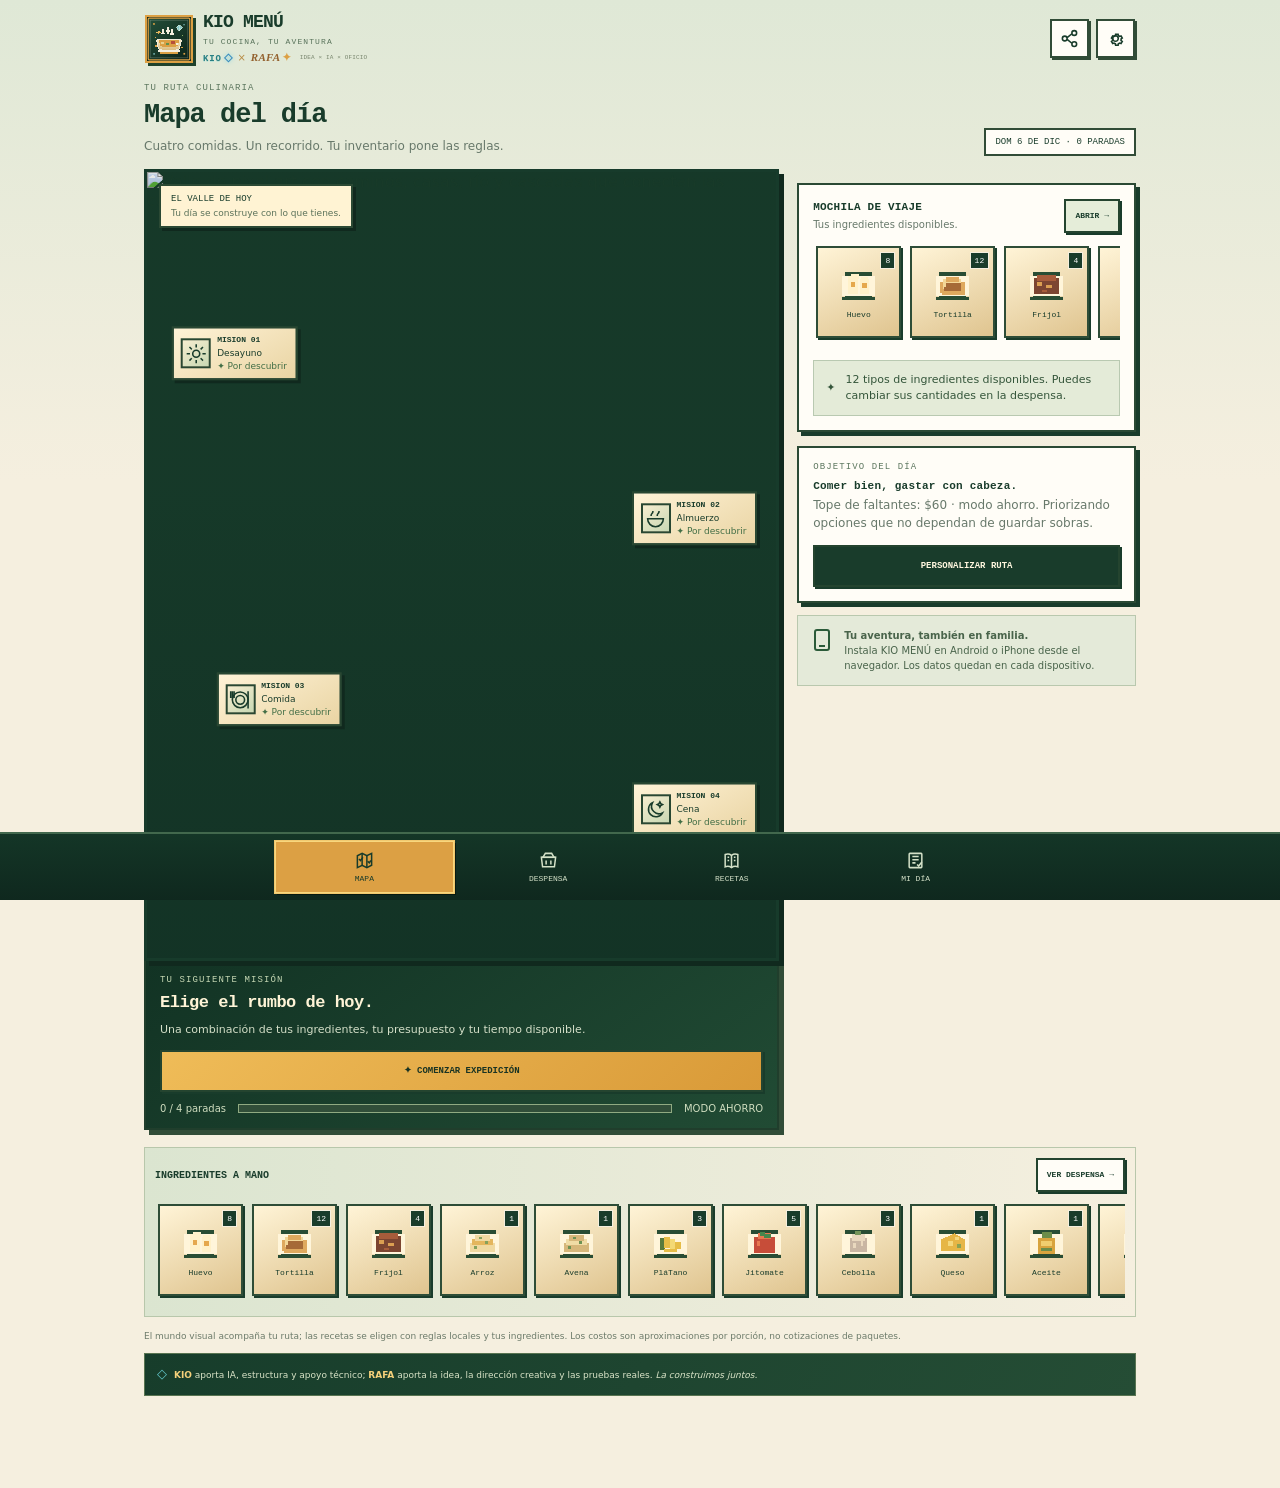
==== commit 8040b819: "Finish inline dish art rendering and remove missing raster atlas dependencies" ====
--- a/kio-menu/index.html
+++ b/kio-menu/index.html
@@ -97,13 +97,13 @@
 .recipe-grid{gap:12px}
 .recipe-card{background:linear-gradient(145deg,#fff9e8 0%,#efe1bf 100%);border:2px solid #2a4934;box-shadow:4px 4px 0 #193c2b;border-radius:2px}
 .recipe-card .recipe-art{background:#10291e;border:2px solid #355843;box-shadow:inset 0 0 0 2px #dca044;min-height:126px;overflow:hidden;padding:3px}
-.dish-illustration{width:100%;height:100%;min-height:0;background-image:url("./assets/dishes.webp");background-repeat:no-repeat;background-size:400% 300%;background-color:#10291e;image-rendering:auto}
+.dish-illustration{width:100%;height:100%;min-height:0;background-color:#10291e;image-rendering:auto}
 .recipe-card .dish-illustration{height:120px;width:100%;min-height:120px}
 .day-icon{background:#10291e;border:2px solid #d6b66f;overflow:hidden}
 .day-icon .dish-illustration{width:100%;height:58px}
 .modal-food{background:#10291e;overflow:hidden;border:2px solid #dca044}
 .modal-food .dish-illustration{width:100%;height:154px}
-.ingredient-portrait{display:block;width:44px;height:44px;background-image:url("./assets/ingredients.webp");background-size:300% 300%;background-repeat:no-repeat;background-color:#f3e5c5;image-rendering:auto}
+.ingredient-portrait{display:block;width:44px;height:44px;background-color:#f3e5c5;image-rendering:auto}
 .ingredient-object{background:linear-gradient(155deg,#fff4d7,#dfc48f);border-color:#2e4d37;box-shadow:2px 2px 0 #193c2b}
 .ingredient-object .ingredient-portrait{width:44px;height:44px}
 .inv-card{background:linear-gradient(145deg,#fff7de,#e8d6ad);border-color:#2b4934;box-shadow:2px 2px 0 #193c2b}
@@ -118,13 +118,13 @@
 .creator-credit{padding:10px 12px;background:linear-gradient(120deg,#173d2b,#254d35);color:#d9e3c7;border:1px solid #587451;text-align:left}
 .creator-credit strong{color:#f5d17b}.creator-credit:before{content:"◇";color:#62c7ca;font-size:13px;margin-right:7px}.creator-credit span{display:none}
 @media(max-width:420px){.brand-name{font-size:16px}.sig-note{font-size:5.5px}.map-node{max-width:46%;min-width:0}.map-node .node-name{max-width:92px}.recipe-card .recipe-art{min-height:105px}.recipe-card .dish-illustration{height:100px;min-height:100px}}
-</style>
+.dish-illustration{display:block;width:100%;height:120px;background:linear-gradient(140deg,#173929,#315a40);overflow:hidden}.dish-illustration svg{display:block;width:100%;height:100%;shape-rendering:crispEdges}.recipe-card .dish-illustration{height:120px}.day-icon .dish-illustration{height:58px}.modal-food .dish-illustration{height:154px}</style>
 </head>
 <body>
 <div class="app">
 <header class="header">
   <div class="brand">
-    <div class="brand-icon" aria-hidden="true"><img src="./assets/kio-mark.png" alt="" width="48" height="48"></div>
+    <div class="brand-icon" aria-hidden="true"><img src="./icon.svg" alt="" width="48" height="48"></div>
     <div class="brand-copy"><div class="brand-name">KIO MENÚ</div><div class="brand-tag">TU COCINA, TU AVENTURA</div><div class="brand-signature" aria-label="Creación colaborativa de KIO y RAFA"><span class="sig-kio">KIO<span class="sig-prism">◇</span></span><span class="sig-cross">×</span><span class="sig-rafa">RAFA<span class="sig-spark">✦</span></span><span class="sig-note">IDEA × IA × OFICIO</span></div></div>
   </div>
   <div class="header-actions">
@@ -146,7 +146,7 @@
   <div class="map-layout">
     <div class="map-scene-wrap">
       <div class="map-frame">
-        <img src="./assets/realm.webp" class="map-art-img" alt="Valle de pixel art con caminos, casas, río y cascadas que conectan las cuatro comidas" width="432" height="540" fetchpriority="high">
+        <img src="./realm.svg" class="map-art-img" alt="Valle de pixel art con caminos, casas, río y cascadas que conectan las cuatro comidas" width="432" height="540" fetchpriority="high">
         <div class="map-banner"><strong>EL VALLE DE HOY</strong><span>Tu día se construye con lo que tienes.</span></div>
         <button class="map-node node-breakfast" data-meal="desayuno" aria-label="Abrir misión desayuno"><span class="node-icon" id="nodeIconDesayuno"></span><span class="node-copy"><span class="node-label">MISION 01</span><span class="node-name" id="nodeNameDesayuno">Desayuno</span><span class="node-state" id="nodeStateDesayuno">✦ Por descubrir</span></span></button>
         <button class="map-node node-lunch" data-meal="almuerzo" aria-label="Abrir misión almuerzo"><span class="node-icon" id="nodeIconAlmuerzo"></span><span class="node-copy"><span class="node-label">MISION 02</span><span class="node-name" id="nodeNameAlmuerzo">Almuerzo</span><span class="node-state" id="nodeStateAlmuerzo">✦ Por descubrir</span></span></button>
@@ -183,7 +183,7 @@
 <section class="page" id="page-despensa" aria-labelledby="pantryTitle">
   <div class="section-head"><div><div class="kicker">TU COCINA EXPLORABLE</div><h1 class="title" id="pantryTitle">Mi despensa</h1><p class="sub">Toca los objetos para ajustar cantidades. La cocina es tu inventario.</p></div></div>
   <div class="kitchen-scene">
-    <img src="./assets/kitchen.webp" class="kitchen-art" alt="Cocina pixel art con plantas, utensilios, estantes, comida y luz de ventana" width="540" height="405" loading="lazy">
+    <img src="./kitchen.svg" class="kitchen-art" alt="Cocina pixel art con plantas, utensilios, estantes, comida y luz de ventana" width="540" height="405" loading="lazy">
     <div class="scene-title">La cocina de Kio<span class="scene-sub">Toca tus ingredientes. Descubre lo que puedes preparar.</span></div>
   </div>
   <div class="section-head"><div><h2 class="section-title">DESPENSA ACTUAL</h2><div class="section-sub" id="pantryCount">0 ingredientes registrados</div></div><button class="btn btn-small" id="resetInventory">REINICIAR EJEMPLO</button></div>
@@ -305,7 +305,7 @@
 s+='<rect x="7" y="49" width="50" height="5" fill="#294d34"/></svg>';return s}
 function iconSvg(name){const paths={sun:'<circle cx="12" cy="12" r="4"/><path d="M12 2v2M12 20v2M4.9 4.9l1.4 1.4m11.4 11.4 1.4 1.4M2 12h2m16 0h2M4.9 19.1l1.4-1.4M17.7 6.3l1.4-1.4"/>',bowl:'<path d="M3 12h18a9 9 0 0 1-18 0Z"/><path d="M7 8c0-2 2-2 2-4m5 4c0-2 2-2 2-4"/>',plate:'<circle cx="12" cy="12" r="9"/><circle cx="12" cy="12" r="5"/><path d="M3 3v6m-2-6v6m4-6v6M21 3v18"/>',moon:'<path d="M20 15.5A8.5 8.5 0 0 1 8.5 4 8.5 8.5 0 1 0 20 15.5Z"/><path d="m17 3 1 2 2 1-2 1-1 2-1-2-2-1 2-1Z"/>'};return '<svg viewBox="0 0 24 24" fill="none" stroke="currentColor" stroke-width="1.8" stroke-linecap="square" stroke-linejoin="miter" aria-hidden="true">'+(paths[name]||paths.plate)+'</svg>'}
 function dishArt(kind,label){const files={egg:'egg',oats:'oats',taco:'tacos',tortilla:'quesadilla',cheese:'quesadilla',bread:'sandwich',rice:'ricebeans',plate:'chickensalad',beans:'enfrijoladas',soup:'soup',pasta:'pasta',potato:'potatoegg'};const spots={egg:[0,0],chilaquiles:[1,0],oats:[2,0],tacos:[3,0],sandwich:[0,1],soup:[1,1],quesadilla:[2,1],enfrijoladas:[3,1],ricebeans:[0,2],potatoegg:[1,2],pasta:[2,2],chickensalad:[3,2]};const file=files[kind]||'chilaquiles',p=spots[file]||spots.chilaquiles;const pos=(p[0]*100/3).toFixed(3)+'% '+(p[1]*50)+'%';return '<div class="dish-illustration" role="img" aria-label="'+esc(label||'Platillo')+'" style="background-position:'+pos+'"></div>'}
-function ingredientSprite(name,group){const key=norm(name);const direct={jitomate:[0,0],cebolla:[1,0],huevo:[2,0],tortilla:[0,1],frijol:[1,1],arroz:[2,1],papa:[0,2],platano:[1,2],queso:[2,2]};let p=direct[key];if(!p){const fallback={verdura:[0,0],fruta:[1,2],proteina:[2,0],grano:[2,1],otros:[2,2]};p=fallback[group]||[2,2]}const pos=(p[0]*50)+'% '+(p[1]*50)+'%';return '<div class="ingredient-portrait" role="img" aria-label="Ingrediente: '+esc(titleCase(name))+'" style="background-position:'+pos+'"></div>'}
+function ingredientSprite(name,group){return svgSprite(artOf(name),53)}
 function categoryIcon(cat){return iconSvg(cats.find(x=>x.id===cat)?.icon||'plate')}
 function modeLabel(){return ({ahorro:'MODO AHORRO',equilibrio:'MODO BALANCE',sorpresa:'MODO EXPLORADOR',rapido:'MODO EXPRÉS'})[state.mode]||'MODO AHORRO'}
 function setView(view){state.view=view;save();$$('.page').forEach(x=>x.classList.toggle('active',x.id==='page-'+(view==='mapa'?'map':view==='dia'?'dia':view)));$$('.nav-item').forEach(x=>x.classList.toggle('active',x.dataset.view===view));if(view==='despensa')renderInventory();if(view==='recetas')renderRecipes();if(view==='dia')renderDay();if(view==='mapa')renderMap();window.scrollTo({top:0,behavior:'smooth'})}
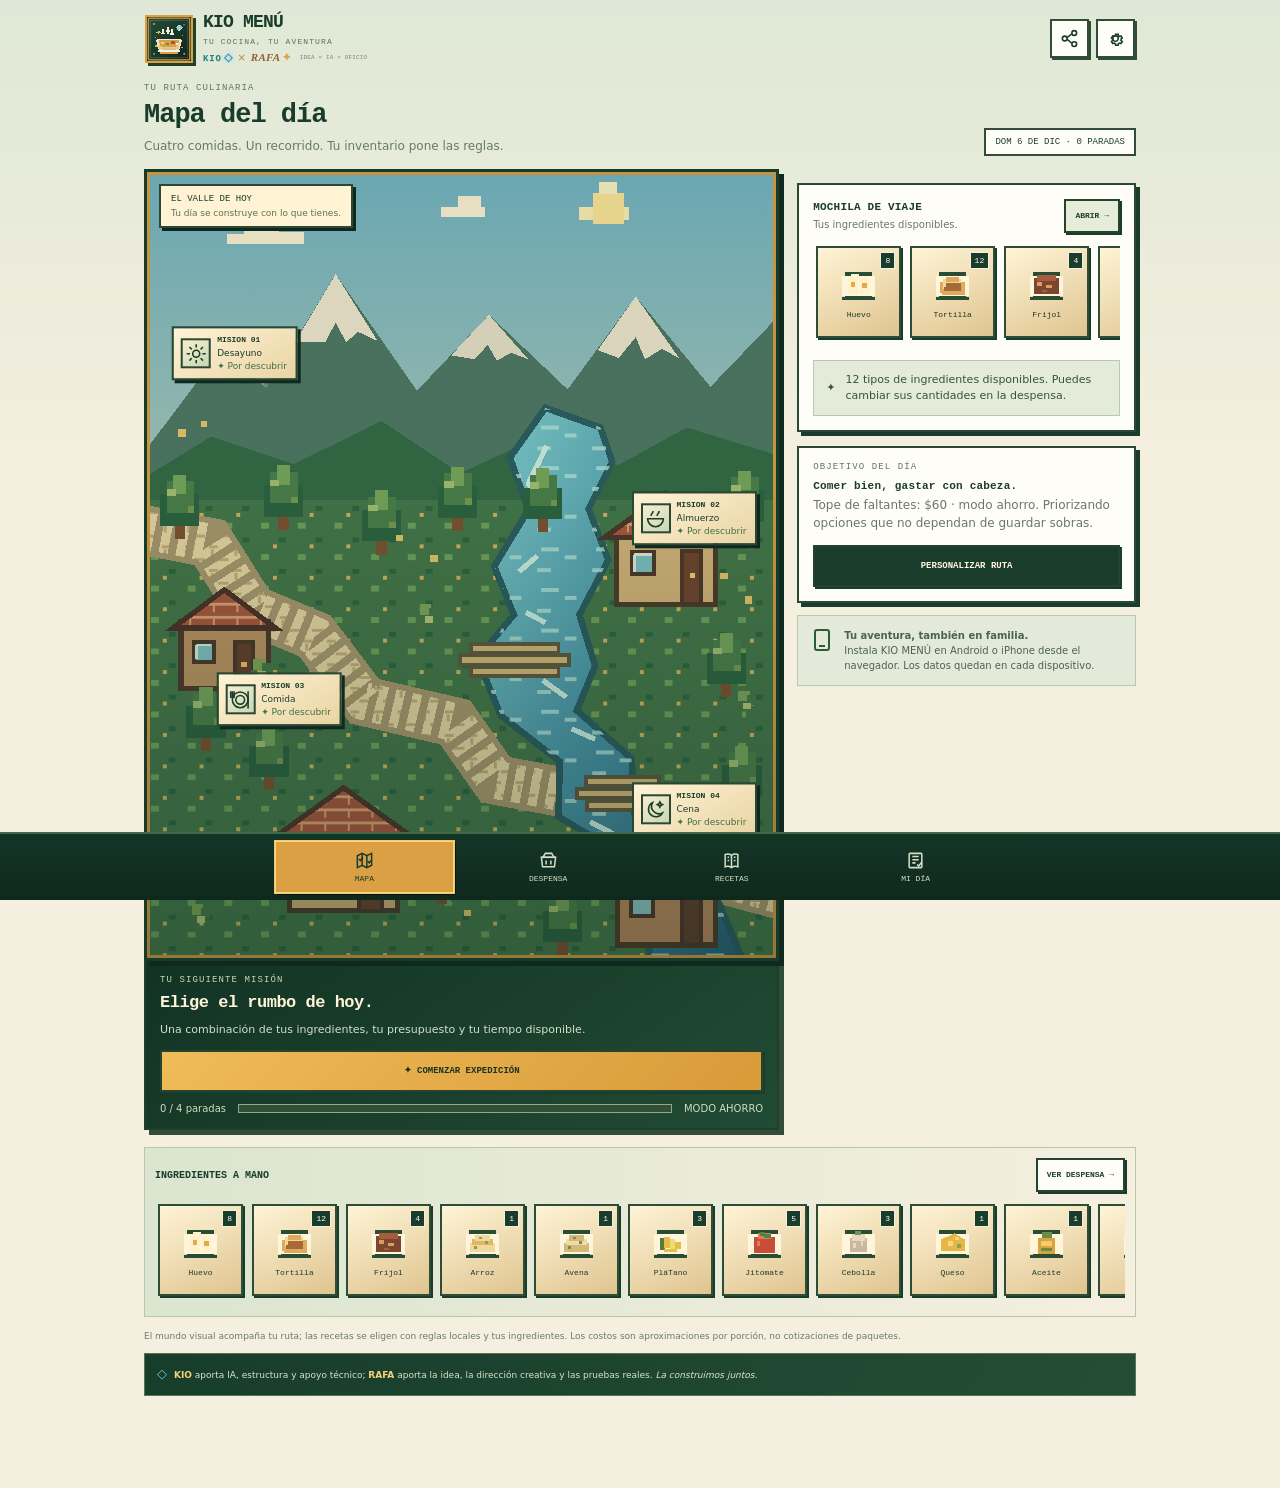
==== commit 6eeaab3b: "Integrate detailed valley and kitchen illustrations into KIO Menu" ====
--- a/kio-menu/index.html
+++ b/kio-menu/index.html
@@ -118,7 +118,7 @@
 .creator-credit{padding:10px 12px;background:linear-gradient(120deg,#173d2b,#254d35);color:#d9e3c7;border:1px solid #587451;text-align:left}
 .creator-credit strong{color:#f5d17b}.creator-credit:before{content:"◇";color:#62c7ca;font-size:13px;margin-right:7px}.creator-credit span{display:none}
 @media(max-width:420px){.brand-name{font-size:16px}.sig-note{font-size:5.5px}.map-node{max-width:46%;min-width:0}.map-node .node-name{max-width:92px}.recipe-card .recipe-art{min-height:105px}.recipe-card .dish-illustration{height:100px;min-height:100px}}
-.dish-illustration{display:block;width:100%;height:120px;background:linear-gradient(140deg,#173929,#315a40);overflow:hidden}.dish-illustration svg{display:block;width:100%;height:100%;shape-rendering:crispEdges}.recipe-card .dish-illustration{height:120px}.day-icon .dish-illustration{height:58px}.modal-food .dish-illustration{height:154px}</style>
+.dish-illustration{display:block;width:100%;height:120px;background:linear-gradient(140deg,#173929,#315a40);overflow:hidden}.dish-illustration svg{display:block;width:100%;height:100%;shape-rendering:crispEdges}.recipe-card .dish-illustration{height:120px}.day-icon .dish-illustration{height:58px}.modal-food .dish-illustration{height:154px}.kitchen-scene .kitchen-art{display:block;width:100%;height:auto;aspect-ratio:37/18;object-fit:cover}</style>
 </head>
 <body>
 <div class="app">
@@ -146,7 +146,7 @@
   <div class="map-layout">
     <div class="map-scene-wrap">
       <div class="map-frame">
-        <img src="./realm.svg" class="map-art-img" alt="Valle de pixel art con caminos, casas, río y cascadas que conectan las cuatro comidas" width="432" height="540" fetchpriority="high">
+        <img src="./realm.svg" class="map-art-img" alt="Valle culinario pixel art con montañas, río, senderos, árboles y casitas" width="480" height="600" fetchpriority="high">
         <div class="map-banner"><strong>EL VALLE DE HOY</strong><span>Tu día se construye con lo que tienes.</span></div>
         <button class="map-node node-breakfast" data-meal="desayuno" aria-label="Abrir misión desayuno"><span class="node-icon" id="nodeIconDesayuno"></span><span class="node-copy"><span class="node-label">MISION 01</span><span class="node-name" id="nodeNameDesayuno">Desayuno</span><span class="node-state" id="nodeStateDesayuno">✦ Por descubrir</span></span></button>
         <button class="map-node node-lunch" data-meal="almuerzo" aria-label="Abrir misión almuerzo"><span class="node-icon" id="nodeIconAlmuerzo"></span><span class="node-copy"><span class="node-label">MISION 02</span><span class="node-name" id="nodeNameAlmuerzo">Almuerzo</span><span class="node-state" id="nodeStateAlmuerzo">✦ Por descubrir</span></span></button>
@@ -183,7 +183,7 @@
 <section class="page" id="page-despensa" aria-labelledby="pantryTitle">
   <div class="section-head"><div><div class="kicker">TU COCINA EXPLORABLE</div><h1 class="title" id="pantryTitle">Mi despensa</h1><p class="sub">Toca los objetos para ajustar cantidades. La cocina es tu inventario.</p></div></div>
   <div class="kitchen-scene">
-    <img src="./kitchen.svg" class="kitchen-art" alt="Cocina pixel art con plantas, utensilios, estantes, comida y luz de ventana" width="540" height="405" loading="lazy">
+    <img src="./kitchen.svg" class="kitchen-art" alt="Cocina pixel art detallada con estantes, especias, utensilios, estufa y plantas" width="740" height="360" loading="lazy">
     <div class="scene-title">La cocina de Kio<span class="scene-sub">Toca tus ingredientes. Descubre lo que puedes preparar.</span></div>
   </div>
   <div class="section-head"><div><h2 class="section-title">DESPENSA ACTUAL</h2><div class="section-sub" id="pantryCount">0 ingredientes registrados</div></div><button class="btn btn-small" id="resetInventory">REINICIAR EJEMPLO</button></div>
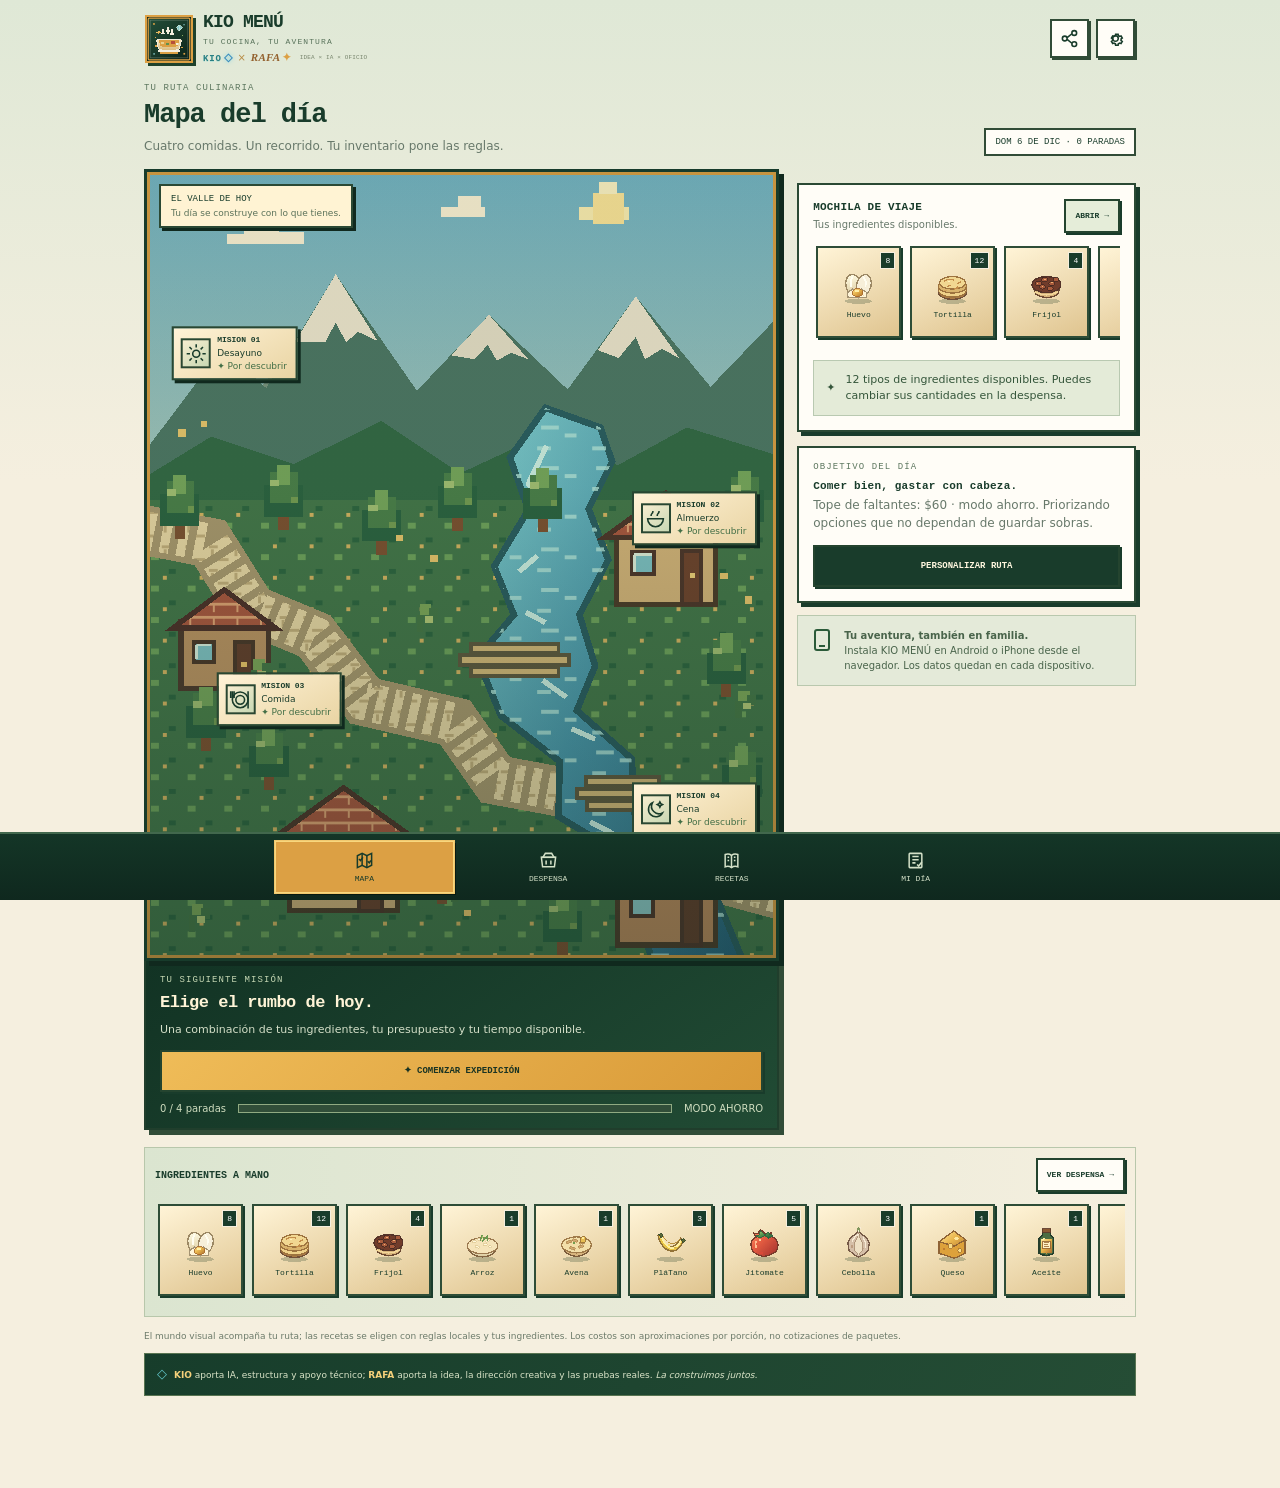
==== commit 1f72673f: "Render detailed food art and correctly load recipe illustrations" ====
--- a/kio-menu/index.html
+++ b/kio-menu/index.html
@@ -284,28 +284,159 @@
 function save(){try{localStorage.setItem(STORAGE,JSON.stringify(state))}catch(e){toast('No se pudieron guardar los cambios en este dispositivo.')}}
 function load(){try{const raw=localStorage.getItem(STORAGE)||localStorage.getItem('kio-menu-state-v2');const x=JSON.parse(raw||'null');if(x&&typeof x==='object'){state=Object.assign(state,x);if(!Array.isArray(state.inventory))state.inventory=DEFAULT_ITEMS.map(a=>Object.assign({},a));if(!Array.isArray(state.menuIds))state.menuIds=[];if(!Array.isArray(state.done))state.done=[];if(!Array.isArray(state.favorites))state.favorites=[];if(!localStorage.getItem(STORAGE))save()}}catch(e){}}
 function toast(message){const el=$('#toast');el.textContent=message;el.classList.remove('hidden');clearTimeout(toastTimer);toastTimer=setTimeout(()=>el.classList.add('hidden'),2600)}
-function svgSprite(kind,size){const palettes={egg:['#e5a84d','#fff1c9','#9c6a37'],tortilla:['#dfa95e','#f3d797','#a66a37'],beans:['#7c4531','#a75c3b','#db9f52'],rice:['#f0d9a0','#e4b65d','#85a15b'],oats:['#d6b77a','#f0dca5','#6d9253'],banana:['#e6bd47','#f3d975','#587a3c'],tomato:['#c74d39','#e8784f','#48864c'],onion:['#c9b6a3','#e9d8be','#74945a'],cheese:['#e6b646','#f4d87c','#8aa252'],oil:['#d8a43e','#f1ce6f','#6c8d49'],salt:['#e1e3d5','#fff9e8','#9ca99a'],potato:['#ba8d58','#e0b77e','#7a9853'],taco:['#d8a052','#f1d38a','#bf5940'],bread:['#ad7042','#e4bb7e','#668b50'],pasta:['#e5bd65','#f5dc96','#bd5940'],soup:['#c75b3f','#df8a4f','#f0d289'],plate:['#94b5bd','#e5f1d8','#dca044'],sun:['#e6b64b','#ffe99b','#d27742'],moon:['#dbd7a9','#eaf0d2','#526f87']};const p=palettes[kind]||palettes.potato;let s='<svg class="food-sprite" viewBox="0 0 64 64" aria-hidden="true" shape-rendering="crispEdges"><rect x="12" y="12" width="40" height="40" fill="#294d34"/><rect x="8" y="18" width="48" height="30" fill="#fff5da"/>';
-if(kind==='egg'){s+='<rect x="17" y="18" width="14" height="26" fill="'+p[1]+'"/><rect x="21" y="15" width="11" height="8" fill="'+p[1]+'"/><rect x="21" y="27" width="6" height="7" fill="'+p[0]+'"/><rect x="34" y="23" width="14" height="21" fill="'+p[1]+'"/><rect x="36" y="19" width="10" height="7" fill="'+p[1]+'"/><rect x="37" y="29" width="7" height="7" fill="'+p[0]+'"/>'}
-else if(kind==='tortilla'||kind==='taco'){s+='<rect x="14" y="27" width="36" height="16" fill="'+p[0]+'"/><rect x="18" y="22" width="27" height="15" fill="'+p[1]+'"/><rect x="22" y="20" width="20" height="7" fill="'+p[0]+'"/><rect x="22" y="29" width="23" height="5" fill="'+p[2]+'"/><rect x="20" y="34" width="25" height="6" fill="'+p[2]+'"/><rect x="16" y="41" width="35" height="5" fill="'+p[0]+'"/>'}
-else if(kind==='beans'){s+='<rect x="14" y="21" width="36" height="23" fill="'+p[0]+'"/><rect x="18" y="17" width="28" height="8" fill="'+p[1]+'"/><rect x="18" y="27" width="8" height="6" fill="'+p[2]+'"/><rect x="31" y="31" width="9" height="5" fill="'+p[2]+'"/><rect x="25" y="38" width="7" height="4" fill="'+p[1]+'"/>'}
-else if(kind==='rice'||kind==='oats'){s+='<rect x="14" y="31" width="36" height="13" fill="'+p[0]+'"/><rect x="17" y="26" width="30" height="8" fill="'+p[1]+'"/><rect x="21" y="19" width="22" height="10" fill="'+p[0]+'"/><rect x="27" y="22" width="4" height="4" fill="'+p[2]+'"/><rect x="36" y="29" width="4" height="4" fill="'+p[2]+'"/><rect x="20" y="36" width="4" height="4" fill="'+p[2]+'"/>'}
-else if(kind==='banana'){s+='<rect x="17" y="24" width="7" height="18" fill="'+p[2]+'"/><rect x="23" y="22" width="8" height="17" fill="'+p[0]+'"/><rect x="31" y="25" width="8" height="16" fill="'+p[1]+'"/><rect x="39" y="30" width="8" height="10" fill="'+p[0]+'"/><rect x="22" y="40" width="19" height="5" fill="'+p[0]+'"/>'}
-else if(kind==='tomato'){s+='<rect x="17" y="22" width="30" height="24" fill="'+p[0]+'"/><rect x="22" y="17" width="20" height="8" fill="'+p[1]+'"/><rect x="25" y="15" width="7" height="6" fill="'+p[2]+'"/><rect x="31" y="18" width="10" height="6" fill="'+p[2]+'"/><rect x="21" y="28" width="5" height="8" fill="'+p[1]+'"/>'}
-else if(kind==='onion'){s+='<rect x="19" y="24" width="26" height="20" fill="'+p[0]+'"/><rect x="23" y="18" width="18" height="10" fill="'+p[1]+'"/><rect x="27" y="14" width="9" height="6" fill="'+p[2]+'"/><rect x="24" y="31" width="4" height="8" fill="'+p[1]+'"/><rect x="35" y="27" width="4" height="9" fill="'+p[1]+'"/>'}
-else if(kind==='cheese'){s+='<path d="M15 26 35 17 50 26 50 43 15 43Z" fill="'+p[0]+'"/><rect x="26" y="28" width="7" height="7" fill="'+p[1]+'"/><rect x="39" y="33" width="5" height="5" fill="'+p[2]+'"/><rect x="35" y="22" width="7" height="5" fill="'+p[1]+'"/>'}
-else if(kind==='oil'){s+='<rect x="25" y="15" width="15" height="9" fill="'+p[2]+'"/><rect x="20" y="24" width="25" height="23" fill="'+p[0]+'"/><rect x="24" y="28" width="16" height="7" fill="'+p[1]+'"/><rect x="24" y="39" width="16" height="4" fill="'+p[2]+'"/>'}
-else if(kind==='salt'){s+='<rect x="21" y="22" width="23" height="24" fill="'+p[0]+'"/><rect x="24" y="16" width="17" height="7" fill="'+p[2]+'"/><rect x="26" y="29" width="13" height="8" fill="'+p[1]+'"/><rect x="26" y="25" width="4" height="3" fill="'+p[2]+'"/>'}
-else if(kind==='bread'){s+='<rect x="16" y="20" width="32" height="24" fill="'+p[0]+'"/><rect x="21" y="15" width="22" height="8" fill="'+p[1]+'"/><rect x="21" y="27" width="5" height="7" fill="'+p[1]+'"/><rect x="34" y="31" width="8" height="7" fill="'+p[1]+'"/>'}
-else if(kind==='pasta'){s+='<rect x="17" y="20" width="30" height="6" fill="'+p[0]+'"/><rect x="20" y="27" width="25" height="6" fill="'+p[1]+'"/><rect x="17" y="34" width="30" height="6" fill="'+p[0]+'"/><rect x="22" y="41" width="20" height="5" fill="'+p[1]+'"/>'}
-else if(kind==='soup'){s+='<rect x="15" y="26" width="34" height="17" fill="'+p[0]+'"/><rect x="12" y="23" width="40" height="6" fill="'+p[1]+'"/><rect x="20" y="19" width="7" height="6" fill="'+p[2]+'"/><rect x="33" y="18" width="8" height="6" fill="'+p[2]+'"/><rect x="21" y="33" width="7" height="5" fill="'+p[1]+'"/>'}
-else if(kind==='sun'){s+='<rect x="26" y="12" width="12" height="9" fill="'+p[0]+'"/><rect x="16" y="22" width="32" height="20" fill="'+p[1]+'"/><rect x="22" y="28" width="20" height="8" fill="'+p[2]+'"/><rect x="28" y="22" width="8" height="20" fill="'+p[0]+'"/>'}
-else if(kind==='moon'){s+='<rect x="20" y="16" width="22" height="30" fill="'+p[0]+'"/><rect x="28" y="12" width="16" height="25" fill="#fff5da"/><rect x="17" y="25" width="7" height="11" fill="'+p[2]+'"/>'}
-else if(kind==='potato'){s+='<rect x="16" y="24" width="32" height="18" fill="'+p[0]+'"/><rect x="20" y="19" width="24" height="10" fill="'+p[1]+'"/><rect x="24" y="29" width="4" height="4" fill="'+p[2]+'"/><rect x="37" y="34" width="5" height="4" fill="'+p[2]+'"/>'}
-else{s+='<rect x="18" y="21" width="28" height="23" fill="'+p[0]+'"/><rect x="23" y="16" width="17" height="8" fill="'+p[1]+'"/><rect x="25" y="29" width="13" height="6" fill="'+p[2]+'"/>'}
-s+='<rect x="7" y="49" width="50" height="5" fill="#294d34"/></svg>';return s}
+function svgSprite(kind,size){return ingredientSprite(kind,groupOf(kind))}
 function iconSvg(name){const paths={sun:'<circle cx="12" cy="12" r="4"/><path d="M12 2v2M12 20v2M4.9 4.9l1.4 1.4m11.4 11.4 1.4 1.4M2 12h2m16 0h2M4.9 19.1l1.4-1.4M17.7 6.3l1.4-1.4"/>',bowl:'<path d="M3 12h18a9 9 0 0 1-18 0Z"/><path d="M7 8c0-2 2-2 2-4m5 4c0-2 2-2 2-4"/>',plate:'<circle cx="12" cy="12" r="9"/><circle cx="12" cy="12" r="5"/><path d="M3 3v6m-2-6v6m4-6v6M21 3v18"/>',moon:'<path d="M20 15.5A8.5 8.5 0 0 1 8.5 4 8.5 8.5 0 1 0 20 15.5Z"/><path d="m17 3 1 2 2 1-2 1-1 2-1-2-2-1 2-1Z"/>'};return '<svg viewBox="0 0 24 24" fill="none" stroke="currentColor" stroke-width="1.8" stroke-linecap="square" stroke-linejoin="miter" aria-hidden="true">'+(paths[name]||paths.plate)+'</svg>'}
-function dishArt(kind,label){const files={egg:'egg',oats:'oats',taco:'tacos',tortilla:'quesadilla',cheese:'quesadilla',bread:'sandwich',rice:'ricebeans',plate:'chickensalad',beans:'enfrijoladas',soup:'soup',pasta:'pasta',potato:'potatoegg'};const spots={egg:[0,0],chilaquiles:[1,0],oats:[2,0],tacos:[3,0],sandwich:[0,1],soup:[1,1],quesadilla:[2,1],enfrijoladas:[3,1],ricebeans:[0,2],potatoegg:[1,2],pasta:[2,2],chickensalad:[3,2]};const file=files[kind]||'chilaquiles',p=spots[file]||spots.chilaquiles;const pos=(p[0]*100/3).toFixed(3)+'% '+(p[1]*50)+'%';return '<div class="dish-illustration" role="img" aria-label="'+esc(label||'Platillo')+'" style="background-position:'+pos+'"></div>'}
-function ingredientSprite(name,group){return svgSprite(artOf(name),53)}
+function dishArt(kind,label){
+ const text=norm((label||'')+' '+(kind||''));
+ let file='chilaquiles';
+ if(/avena|oats/.test(text))file='oats';
+ else if(/huevo|egg|papa|potato/.test(text))file='egg';
+ else if(/taco|quesadilla|tortilla|enfrijolada|frijol/.test(text))file=/frijol|enfrijolada/.test(text)?'chilaquiles':'tacos';
+ else if(/pan|sandwich/.test(text))file='sandwich';
+ else if(/sopa|soup|caldo/.test(text))file='soup';
+ else if(/pasta|arroz|rice|pollo|ensalada|salad|verdura/.test(text))file='salad';
+ else if(/chilaquil/.test(text))file='chilaquiles';
+ const alt=esc(label||'Platillo de KIO MENÚ');
+ return '<img class="dish-art-img" src="./assets/food/'+file+'.webp" alt="'+alt+'" loading="lazy" decoding="async" width="320" height="240">';
+}
+function ingredientSprite(name,group){
+ const n=norm(name);
+ let kind='basket';
+ if(/tomate|jitomate/.test(n))kind='tomato';
+ else if(/cebolla/.test(n))kind='onion';
+ else if(/ajo/.test(n))kind='garlic';
+ else if(/zanahoria/.test(n))kind='carrot';
+ else if(/espinaca|lechuga|cilantro|perejil|verdura|brocoli|brócoli|calabacita/.test(n))kind='greens';
+ else if(/huevo/.test(n))kind='egg';
+ else if(/queso/.test(n))kind='cheese';
+ else if(/tortilla|tostada/.test(n))kind='tortilla';
+ else if(/frijol|frijoles/.test(n))kind='beans';
+ else if(/arroz/.test(n))kind='rice';
+ else if(/avena/.test(n))kind='oats';
+ else if(/platano|plátano|banana/.test(n))kind='banana';
+ else if(/aguacate/.test(n))kind='avocado';
+ else if(/limon|limón|naranja|lim[aó]n/.test(n))kind='citrus';
+ else if(/papa|patata/.test(n))kind='potato';
+ else if(/pan|bolillo/.test(n))kind='bread';
+ else if(/pasta|espagueti/.test(n))kind='pasta';
+ else if(/aceite/.test(n))kind='oil';
+ else if(/sal$/.test(n))kind='salt';
+ else if(/pollo|carne|res|cerdo|jamon|jamón|salchicha/.test(n))kind='chicken';
+ else if(/atun|atún|pescado|sardina/.test(n))kind='fish';
+ else if(/pepino|calabaza/.test(n))kind='cucumber';
+ else if(/chile/.test(n))kind='chile';
+ else if(/manzana/.test(n))kind='apple';
+ else if(/fresa|frutilla/.test(n))kind='berry';
+ else if(/leche/.test(n))kind='milk';
+ else if(/yogur/.test(n))kind='yogurt';
+ else if(/harina/.test(n))kind='flour';
+ else if(/canela|comino|pimienta|especia/.test(n))kind='spice';
+ else if(/azucar|azúcar/.test(n))kind='sugar';
+ else if(group==='fruta')kind='fruit';
+ else if(group==='verdura')kind='greens';
+ else if(group==='proteina')kind='egg';
+ else if(group==='grano')kind='rice';
+ const head='<svg class="food-sprite kio-food-art" viewBox="0 0 96 96" role="img" aria-label="'+esc(titleCase(name))+'" xmlns="http://www.w3.org/2000/svg" shape-rendering="crispEdges"><defs>'+
+ '<linearGradient id="kioRed" x1="0" y1="0" x2="1" y2="1"><stop stop-color="#ff9970"/><stop offset=".38" stop-color="#e75e42"/><stop offset="1" stop-color="#9f302d"/></linearGradient>'+
+ '<linearGradient id="kioGold" x1="0" y1="0" x2="1" y2="1"><stop stop-color="#ffe79b"/><stop offset=".45" stop-color="#e9b54c"/><stop offset="1" stop-color="#a76b2e"/></linearGradient>'+
+ '<linearGradient id="kioLeaf" x1="0" y1="0" x2="1" y2="1"><stop stop-color="#b4d87a"/><stop offset=".45" stop-color="#4f914b"/><stop offset="1" stop-color="#215539"/></linearGradient>'+
+ '<linearGradient id="kioCream" x1="0" y1="0" x2="0" y2="1"><stop stop-color="#fffbe2"/><stop offset="1" stop-color="#d9c79a"/></linearGradient>'+
+ '<linearGradient id="kioBrown" x1="0" y1="0" x2="1" y2="1"><stop stop-color="#b8784d"/><stop offset="1" stop-color="#643b2a"/></linearGradient>'+
+ '<pattern id="kioGrain" width="9" height="8" patternUnits="userSpaceOnUse"><rect width="9" height="8" fill="#e5c078"/><rect x="2" y="2" width="3" height="2" fill="#fff0b5"/><rect x="6" y="5" width="2" height="2" fill="#a7763d"/></pattern>'+
+ '</defs><ellipse cx="48" cy="83" rx="30" ry="6" fill="#153321" opacity=".24"/>';
+ let art='';
+ switch(kind){
+ case 'tomato':
+  art='<path d="M48 24 39 17 33 26 24 25 29 34Q17 38 18 52 19 69 36 74 48 80 60 73 78 69 78 51 77 37 64 33L63 24 54 28Z" fill="url(#kioRed)" stroke="#783b2c" stroke-width="3"/><path d="M47 27 39 20 36 29 28 30 38 36 48 31 57 37 68 30 59 28 57 22 51 28Z" fill="url(#kioLeaf)" stroke="#2e6540" stroke-width="2"/><path d="M29 43Q26 53 31 58" fill="none" stroke="#ffbd91" stroke-width="4"/><rect x="35" y="39" width="5" height="4" fill="#ffd0a2"/><rect x="59" y="58" width="6" height="4" fill="#c34335"/><rect x="39" y="68" width="6" height="3" fill="#d94a39"/>';
+  break;
+ case 'onion':
+  art='<path d="M48 20 41 28 31 34 24 47 27 63 38 73 48 78 59 73 70 62 72 47 65 34 55 28Z" fill="#d5bfa8" stroke="#765a47" stroke-width="3"/><path d="M48 23 44 38 38 48 40 65 48 74 56 65 58 48 52 38Z" fill="#eee0c4" stroke="#ab9074" stroke-width="2"/><path d="M48 22Q48 15 54 13M49 27Q37 32 34 45M58 34Q66 46 63 58" fill="none" stroke="#f7ebd5" stroke-width="3"/><path d="M46 20 48 11 51 22" fill="none" stroke="#81965d" stroke-width="3"/><rect x="31" y="52" width="4" height="5" fill="#bd9d80"/><rect x="57" y="57" width="4" height="4" fill="#c3a488"/>';
+  break;
+ case 'garlic':
+  art='<path d="M47 30 40 21 43 15 49 23 54 17 59 22 54 31Q66 31 70 43 75 59 61 72L49 78 37 73Q22 63 28 46 32 34 47 30Z" fill="#e7ddc5" stroke="#796c59" stroke-width="3"/><path d="M47 31Q33 37 34 53L43 69 49 76 48 42Z" fill="#fff6df" stroke="#b9a78b" stroke-width="2"/><path d="M53 34Q66 39 63 54L54 69 49 76 51 43Z" fill="#d7c8ad" stroke="#9b886e" stroke-width="2"/><path d="M36 42 31 49M61 45 66 52" stroke="#fff8e4" stroke-width="3"/><rect x="43" y="55" width="4" height="7" fill="#f8efdc"/>';
+  break;
+ case 'carrot':
+  art='<path d="M29 30 67 34 57 57 43 77 36 68 29 48Z" fill="url(#kioRed)" stroke="#843f2a" stroke-width="3"/><path d="M32 34 61 37 55 51 40 71" fill="none" stroke="#ffb469" stroke-width="4"/><path d="M43 33 43 42M51 37 47 45M45 54 40 62" stroke="#b95032" stroke-width="3"/><path d="M31 33 20 17 24 14 38 29M39 31 39 12 44 12 46 30M48 31 60 16 64 19 54 34M52 31 70 25 70 29 53 38" fill="url(#kioLeaf)" stroke="#315d39" stroke-width="3"/><rect x="39" y="42" width="4" height="4" fill="#ffd08a"/>';
+  break;
+ case 'greens':
+  art='<path d="M44 76Q34 59 24 48 17 34 28 26 39 21 45 42 39 20 51 16 64 17 61 43 72 25 81 34 89 45 68 57L55 76Z" fill="url(#kioLeaf)" stroke="#28583a" stroke-width="3"/><path d="M48 76 39 48M50 59 29 34M50 50 55 26M53 64 75 39" fill="none" stroke="#c3df89" stroke-width="3"/><path d="M28 32 35 31 39 39M55 24 60 29 57 37M73 37 72 44 65 48" fill="none" stroke="#d6eb9b" stroke-width="2"/><rect x="35" y="59" width="5" height="4" fill="#367347"/><rect x="64" y="53" width="6" height="4" fill="#4a8646"/>';
+  break;
+ case 'egg':
+  art='<ellipse cx="37" cy="48" rx="17" ry="25" fill="url(#kioCream)" stroke="#9c8864" stroke-width="3" transform="rotate(-14 37 48)"/><ellipse cx="60" cy="47" rx="16" ry="24" fill="#f7efd9" stroke="#9c8864" stroke-width="3" transform="rotate(15 60 47)"/><path d="M35 28Q28 40 32 51" fill="none" stroke="#fffdf0" stroke-width="4"/><path d="M58 28Q68 41 63 50" fill="none" stroke="#fffdf0" stroke-width="4"/><path d="M23 64 35 56 45 63 55 56 67 64 65 75 25 75Z" fill="#fff5d8" stroke="#a39272" stroke-width="3"/><ellipse cx="46" cy="64" rx="12" ry="9" fill="url(#kioGold)" stroke="#a96b2c" stroke-width="2"/><rect x="41" y="59" width="7" height="3" fill="#fff1a9"/><rect x="57" y="69" width="4" height="3" fill="#e7d8b3"/>';
+  break;
+ case 'cheese':
+  art='<path d="M18 44 51 20 78 40 76 70 18 70Z" fill="url(#kioGold)" stroke="#8f6335" stroke-width="3"/><path d="M18 44 52 54 76 40" fill="none" stroke="#fff0b8" stroke-width="3"/><path d="M18 44 18 70 52 81 76 70 76 40 52 54Z" fill="#dda13b" stroke="#8f6335" stroke-width="3"/><ellipse cx="44" cy="54" rx="5" ry="6" fill="#f8de8a" stroke="#ad7934" stroke-width="2"/><ellipse cx="64" cy="64" rx="4" ry="5" fill="#f8de8a" stroke="#ad7934" stroke-width="2"/><ellipse cx="57" cy="37" rx="5" ry="4" fill="#ffe89d"/><rect x="27" y="58" width="5" height="4" fill="#bf7c30"/>';
+  break;
+ case 'tortilla':
+  art='<ellipse cx="48" cy="64" rx="31" ry="15" fill="#aa7a45" stroke="#715039" stroke-width="3"/><ellipse cx="48" cy="59" rx="31" ry="15" fill="#efd18a" stroke="#9d733f" stroke-width="3"/><ellipse cx="48" cy="50" rx="31" ry="15" fill="#d9b46d" stroke="#9d733f" stroke-width="3"/><ellipse cx="48" cy="42" rx="29" ry="14" fill="#f1d791" stroke="#9d733f" stroke-width="3"/><path d="M28 39Q39 31 51 36M58 44 67 40M36 50 44 47M51 56 63 52" fill="none" stroke="#c28c4a" stroke-width="3"/><rect x="37" y="38" width="5" height="3" fill="#fff0b8"/><rect x="57" y="49" width="4" height="3" fill="#c18b49"/><rect x="30" y="58" width="5" height="3" fill="#d4a45f"/>';
+  break;
+ case 'beans':
+  art='<path d="M16 48Q16 35 27 32H68Q81 36 80 48L73 68Q49 82 25 68Z" fill="#d8b47b" stroke="#6b4933" stroke-width="3"/><ellipse cx="48" cy="46" rx="32" ry="18" fill="#713c2b" stroke="#543329" stroke-width="3"/><g fill="#a85b3c" stroke="#472a22" stroke-width="2"><ellipse cx="30" cy="44" rx="7" ry="5"/><ellipse cx="44" cy="35" rx="7" ry="5"/><ellipse cx="60" cy="43" rx="7" ry="5"/><ellipse cx="39" cy="51" rx="7" ry="5"/><ellipse cx="56" cy="54" rx="7" ry="5"/><ellipse cx="69" cy="35" rx="6" ry="5"/></g><g fill="#f0af73"><rect x="26" y="42" width="4" height="2"/><rect x="42" y="33" width="4" height="2"/><rect x="58" y="41" width="4" height="2"/><rect x="37" y="49" width="4" height="2"/></g><path d="M21 62Q48 76 74 62" fill="none" stroke="#f2d79a" stroke-width="3"/>';
+  break;
+ case 'rice':
+  art='<path d="M15 53Q18 76 48 78 77 76 81 53Z" fill="url(#kioCream)" stroke="#826442" stroke-width="3"/><ellipse cx="48" cy="53" rx="34" ry="18" fill="#f5e4ba" stroke="#9b7950" stroke-width="3"/><g fill="#fff8dc" stroke="#ddc78f" stroke-width="1.5"><rect x="25" y="43" width="8" height="4" transform="rotate(-18 25 43)"/><rect x="38" y="36" width="9" height="4" transform="rotate(12 38 36)"/><rect x="55" y="42" width="8" height="4" transform="rotate(-28 55 42)"/><rect x="33" y="52" width="9" height="4" transform="rotate(18 33 52)"/><rect x="49" y="49" width="9" height="4" transform="rotate(-10 49 49)"/><rect x="63" y="52" width="7" height="4" transform="rotate(25 63 52)"/></g><path d="M43 42 47 30 52 41M47 43 58 32 59 43" fill="none" stroke="#6a994e" stroke-width="3"/><rect x="46" y="31" width="4" height="4" fill="#a6c66b"/>';
+  break;
+ case 'oats':
+  art='<path d="M16 51Q20 74 48 77 76 74 80 51Z" fill="#d8b57e" stroke="#7b5c3b" stroke-width="3"/><ellipse cx="48" cy="51" rx="33" ry="18" fill="#f2dfa9" stroke="#a07b4a" stroke-width="3"/><g fill="#cfa86d" stroke="#ad834c" stroke-width="1.5"><rect x="25" y="44" width="12" height="5" transform="rotate(-20 25 44)"/><rect x="40" y="37" width="12" height="5" transform="rotate(18 40 37)"/><rect x="54" y="45" width="12" height="5" transform="rotate(-12 54 45)"/><rect x="34" y="54" width="12" height="5" transform="rotate(20 34 54)"/><rect x="52" y="54" width="11" height="5" transform="rotate(-18 52 54)"/></g><path d="M56 36Q65 28 69 37L67 45 58 46Z" fill="#e7bd52" stroke="#9b7333" stroke-width="2"/><rect x="60" y="34" width="4" height="3" fill="#ffeb9c"/><rect x="40" y="45" width="4" height="3" fill="#739d4f"/>';
+  break;
+ case 'banana':
+  art='<path d="M20 30Q28 62 50 65 67 66 77 42L71 36Q61 55 48 55 32 54 28 29Z" fill="#e8c446" stroke="#927237" stroke-width="3"/><path d="M27 31Q35 54 50 58 64 58 72 40" fill="none" stroke="#fff0a0" stroke-width="4"/><path d="M29 29Q42 48 53 49 61 49 69 37" fill="none" stroke="#b4882f" stroke-width="2"/><path d="M21 28 28 25 31 31 27 35Z" fill="#5a6937" stroke="#3b4b2c" stroke-width="2"/><path d="M72 39 79 37 81 43 75 46Z" fill="#5a6937" stroke="#3b4b2c" stroke-width="2"/><rect x="42" y="50" width="5" height="3" fill="#f7d75f"/><rect x="55" y="56" width="5" height="3" fill="#d8af3f"/>';
+  break;
+ case 'avocado':
+  art='<path d="M48 18Q36 18 30 34L21 53Q17 67 31 75 48 85 65 74 80 64 72 47L61 29Q56 19 48 18Z" fill="#315b3e" stroke="#203d2b" stroke-width="3"/><path d="M48 23Q39 24 35 38L27 54Q23 65 35 71 49 79 62 70 73 62 66 48L57 31Q53 23 48 23Z" fill="#8db75e"/><path d="M48 29Q42 35 38 48L33 58Q31 65 41 69 51 74 60 67 66 61 61 51L55 36Q52 30 48 29Z" fill="#c6d97a"/><ellipse cx="49" cy="57" rx="11" ry="13" fill="#8b5133" stroke="#593523" stroke-width="3"/><ellipse cx="46" cy="52" rx="4" ry="5" fill="#c68a54"/><rect x="34" y="37" width="4" height="4" fill="#d8e995"/>';
+  break;
+ case 'citrus':
+  art='<circle cx="46" cy="51" r="28" fill="#f0a832" stroke="#9f622a" stroke-width="3"/><circle cx="46" cy="51" r="21" fill="#ffe08b" stroke="#fff1bf" stroke-width="3"/><circle cx="46" cy="51" r="4" fill="#fff7d2"/><path d="M46 30V47M46 55V72M25 51H42M50 51H67M31 36 43 48M49 55 61 67M31 66 43 54M50 48 62 36" stroke="#e4aa45" stroke-width="3"/><path d="M45 23 53 17 58 22" fill="none" stroke="#4e8745" stroke-width="4"/><rect x="34" y="30" width="6" height="3" fill="#fff0b5"/>';
+  break;
+ case 'potato':
+  art='<path d="M19 46Q18 31 31 28L43 23 56 28Q70 29 76 43L72 59Q62 72 46 71L28 65Q16 59 19 46Z" fill="url(#kioBrown)" stroke="#69452f" stroke-width="3"/><path d="M26 43Q28 33 40 31" fill="none" stroke="#dca77b" stroke-width="4"/><g fill="#603b2b"><rect x="37" y="43" width="4" height="4"/><rect x="58" y="51" width="4" height="4"/><rect x="30" y="56" width="4" height="4"/></g><g fill="#e4bb85"><rect x="36" y="42" width="3" height="2"/><rect x="57" y="50" width="3" height="2"/><rect x="29" y="55" width="3" height="2"/></g><path d="M42 24 47 19 52 25" fill="none" stroke="#668448" stroke-width="3"/>';
+  break;
+ case 'bread':
+  art='<path d="M23 40Q20 23 39 22L59 22Q75 23 75 40V67H23Z" fill="url(#kioBrown)" stroke="#5d3929" stroke-width="3"/><path d="M28 40Q28 29 40 28H58Q69 29 69 40V62H28Z" fill="#e3b574" stroke="#9c663d" stroke-width="3"/><path d="M35 31Q31 38 35 44M47 29Q43 37 47 43M58 31Q54 38 58 44" fill="none" stroke="#fff0c1" stroke-width="3"/><rect x="31" y="51" width="5" height="4" fill="#bf874c"/><rect x="60" y="54" width="4" height="5" fill="#bd8249"/><rect x="40" y="62" width="16" height="4" fill="#f5d59a"/>';
+  break;
+ case 'pasta':
+  art='<path d="M25 42Q19 30 29 28T39 38T48 29T60 38T69 31T73 45Q70 60 61 63H34Q23 59 25 42Z" fill="#e7b84c" stroke="#9b682f" stroke-width="3"/><path d="M30 40Q27 33 34 34T40 45T48 36T55 45T64 37T68 47M31 49Q38 42 43 51T55 50T66 52" fill="none" stroke="#fff0a6" stroke-width="4"/><rect x="30" y="57" width="5" height="4" fill="#c68a34"/><rect x="56" y="58" width="6" height="4" fill="#d39637"/><rect x="43" y="29" width="6" height="4" fill="#f6d875"/>';
+  break;
+ case 'oil':
+  art='<path d="M40 21H57V30L64 37V70Q48 79 31 70V37L38 30Z" fill="#4c6d41" stroke="#243d2c" stroke-width="3"/><path d="M36 39H60V68Q48 73 36 68Z" fill="url(#kioGold)"/><rect x="39" y="15" width="19" height="8" fill="#8b5932" stroke="#5e3b2a" stroke-width="2"/><rect x="40" y="43" width="16" height="16" fill="#fff0c4" stroke="#976934" stroke-width="2"/><path d="M43 46H53M43 50H51M43 54H53" stroke="#a4783f" stroke-width="2"/><path d="M39 40 43 36" stroke="#fff0a9" stroke-width="3"/>';
+  break;
+ case 'salt':
+  art='<path d="M31 33H65L69 69Q48 78 27 69Z" fill="url(#kioCream)" stroke="#8e8e7a" stroke-width="3"/><rect x="31" y="24" width="34" height="12" fill="#a7ada1" stroke="#687569" stroke-width="3"/><rect x="36" y="17" width="24" height="7" fill="#dfe3d4" stroke="#8d9a8e" stroke-width="2"/><rect x="35" y="43" width="26" height="17" fill="#fffdf0" stroke="#d6d9ca" stroke-width="2"/><g fill="#9da99a"><rect x="39" y="20" width="3" height="2"/><rect x="46" y="20" width="3" height="2"/><rect x="53" y="20" width="3" height="2"/></g><rect x="40" y="48" width="16" height="3" fill="#ebeadc"/>';
+  break;
+ case 'chicken':
+  art='<path d="M30 31Q42 20 56 32L65 44Q70 56 59 65L45 71Q33 71 26 60L22 48Q21 38 30 31Z" fill="url(#kioGold)" stroke="#855334" stroke-width="3"/><path d="M29 39Q35 30 45 35L55 45Q62 54 50 61L40 64Q31 61 29 51Z" fill="#f2d8a0"/><path d="M57 59 67 69 73 63 77 70 70 79 62 74 51 67Z" fill="#fff2dc" stroke="#8b6c4d" stroke-width="3"/><rect x="35" y="36" width="5" height="4" fill="#fff3c9"/><rect x="47" y="51" width="5" height="4" fill="#dca044"/><rect x="39" y="56" width="4" height="3" fill="#e9c281"/>';
+  break;
+ case 'fish':
+  art='<path d="M18 49Q32 27 55 36L70 27 68 43 78 49 68 55 70 71 55 61Q31 71 18 49Z" fill="#8fbfc5" stroke="#3e6e75" stroke-width="3"/><path d="M24 48Q39 33 57 41" fill="none" stroke="#d8f1e5" stroke-width="4"/><path d="M40 40 50 49 40 57Z" fill="#d6e7d2"/><circle cx="59" cy="46" r="3" fill="#203b37"/><circle cx="60" cy="45" r="1" fill="#fff9d9"/><rect x="28" y="51" width="5" height="3" fill="#4f9198"/>';
+  break;
+ case 'cucumber':
+  art='<path d="M28 27Q19 33 22 48L28 66Q32 74 43 70L64 58Q75 51 68 39L59 27Q52 22 42 28Z" fill="#5e9a4e" stroke="#285a3c" stroke-width="3"/><path d="M29 35Q26 45 33 58" fill="none" stroke="#9bc86b" stroke-width="4"/><g fill="#a8cf77"><rect x="37" y="34" width="5" height="4"/><rect x="51" y="42" width="5" height="4"/><rect x="43" y="55" width="5" height="4"/></g><rect x="30" y="26" width="6" height="4" fill="#d5e5a0"/>';
+  break;
+ case 'chile':
+  art='<path d="M24 34Q34 31 43 39L60 56Q67 64 58 69L48 69Q32 57 26 45Z" fill="#c84235" stroke="#6f3929" stroke-width="3"/><path d="M25 34 19 24 24 23 31 32" fill="url(#kioLeaf)" stroke="#2f5b39" stroke-width="2"/><path d="M30 38Q34 43 39 46" fill="none" stroke="#f78960" stroke-width="3"/><rect x="45" y="56" width="5" height="4" fill="#9b302b"/>';
+  break;
+ case 'apple':
+ case 'berry':
+ case 'fruit':
+  art='<path d="M47 31Q37 22 27 31 15 39 22 57 29 74 42 73L48 69 55 73Q68 74 75 56 82 39 67 31 57 26 48 33Z" fill="'+(kind==='berry'?'#cf4e65':'#df5a3f')+'" stroke="#753d31" stroke-width="3"/><path d="M48 33Q48 23 53 17" fill="none" stroke="#5f482d" stroke-width="4"/><path d="M51 23Q62 12 68 20 63 28 51 26Z" fill="url(#kioLeaf)" stroke="#35613b" stroke-width="2"/><path d="M27 42Q26 51 32 56" fill="none" stroke="#ffab8b" stroke-width="4"/><rect x="34" y="39" width="4" height="3" fill="#ffd4ac"/><rect x="62" y="60" width="4" height="4" fill="#b23f3d"/>';
+  break;
+ case 'milk':
+ case 'yogurt':
+  art='<path d="M31 28 38 20H57L64 28V72Q48 78 31 72Z" fill="'+(kind==='milk'?'#e8eee1':'#ead9b6')+'" stroke="#718477" stroke-width="3"/><path d="M31 37H64V47H31Z" fill="'+(kind==='milk'?'#80b8c2':'#dca044')+'"/><rect x="37" y="14" width="21" height="7" fill="#d8e3d3" stroke="#718477" stroke-width="2"/><rect x="38" y="51" width="18" height="11" fill="#fff9df" stroke="#a6b4a1" stroke-width="2"/><path d="M42 55H53M42 59H50" stroke="#719778" stroke-width="2"/><rect x="35" y="31" width="6" height="3" fill="#fff9e6"/>';
+  break;
+ case 'flour':
+ case 'sugar':
+  art='<path d="M28 38 34 28H62L68 38 64 71Q48 78 32 71Z" fill="#e9dfc4" stroke="#97866b" stroke-width="3"/><rect x="32" y="34" width="32" height="10" fill="#c9a36a" stroke="#80613f" stroke-width="2"/><path d="M35 51H61V64H35Z" fill="#fff5d9" stroke="#d1c6a8" stroke-width="2"/><g fill="#fffdf0"><rect x="39" y="54" width="4" height="3"/><rect x="47" y="58" width="4" height="3"/><rect x="55" y="53" width="3" height="3"/></g><rect x="36" y="29" width="25" height="4" fill="#f8efd8"/>';
+  break;
+ case 'spice':
+  art='<rect x="32" y="32" width="32" height="40" fill="#b65b35" stroke="#5b3929" stroke-width="3"/><rect x="36" y="23" width="24" height="10" fill="#8d5837" stroke="#5b3929" stroke-width="3"/><rect x="36" y="40" width="24" height="17" fill="#f3d7a2" stroke="#91643c" stroke-width="2"/><path d="M40 45H55M40 50H52" stroke="#c48348" stroke-width="2"/><rect x="40" y="61" width="15" height="4" fill="#883e2d"/>';
+  break;
+ default:
+  art='<path d="M18 51 28 29 45 36 54 24 77 45 73 65 49 73Z" fill="#b9824f" stroke="#65462f" stroke-width="3"/><path d="M22 48 34 34 44 42 55 31 70 48 65 62 48 67Z" fill="#d5ba79"/><path d="M28 45 33 40 37 44M55 40 62 47M43 54 50 49" fill="none" stroke="#f5dfaa" stroke-width="3"/><rect x="35" y="61" width="5" height="4" fill="#5a9149"/><rect x="58" y="56" width="5" height="4" fill="#6a9a52"/>';
+ }
+ return head+art+'</svg>';
+}
+
 function categoryIcon(cat){return iconSvg(cats.find(x=>x.id===cat)?.icon||'plate')}
 function modeLabel(){return ({ahorro:'MODO AHORRO',equilibrio:'MODO BALANCE',sorpresa:'MODO EXPLORADOR',rapido:'MODO EXPRÉS'})[state.mode]||'MODO AHORRO'}
 function setView(view){state.view=view;save();$$('.page').forEach(x=>x.classList.toggle('active',x.id==='page-'+(view==='mapa'?'map':view==='dia'?'dia':view)));$$('.nav-item').forEach(x=>x.classList.toggle('active',x.dataset.view===view));if(view==='despensa')renderInventory();if(view==='recetas')renderRecipes();if(view==='dia')renderDay();if(view==='mapa')renderMap();window.scrollTo({top:0,behavior:'smooth'})}
@@ -322,7 +453,40 @@
 function renderInventoryStrip(){const list=state.inventory.filter(x=>x.qty>0).slice(0,12);$('#inventoryStrip').innerHTML=list.length?list.map(x=>'<button class="ingredient-object" data-ing="'+esc(x.name)+'">'+ingredientSprite(x.name,x.group)+'<span class="ing-qty">'+x.qty+'</span><span class="ing-name">'+esc(titleCase(x.name))+'</span></button>').join(''):'<div class="empty"><strong>NO HAY INGREDIENTES</strong><p>Abre la despensa para añadir lo que tienes.</p></div>'}
 function titleCase(s){return String(s).replace(/\b\w/g,c=>c.toUpperCase())}
 function groupOf(name){const key=norm(name);if(['huevo','queso','pollo','atun','atún','leche','yogur'].includes(key))return 'proteina';if(['frijol','arroz','avena','tortilla','pasta','pan','tostada','harina'].includes(key))return 'grano';if(['jitomate','cebolla','papa','zanahoria','lechuga','calabacita','pepino','ajo','chile','espinaca','brocoli','brócoli'].includes(key))return 'verdura';if(['platano','plátano','manzana','naranja','limon','limón','fresa'].includes(key))return 'fruta';return 'otros'}
-function artOf(name){const g=groupOf(name),m=norm(name);const map={huevo:'egg',tortilla:'tortilla',frijol:'beans',arroz:'rice',avena:'oats',platano:'banana',jitomate:'tomato',cebolla:'onion',queso:'cheese',aceite:'oil',sal:'salt',papa:'potato',pan:'bread',pasta:'pasta',pollo:'plate',atun:'plate',zanahoria:'potato',ajo:'onion'};return map[m]||({verdura:'tomato',proteina:'egg',grano:'rice',fruta:'banana'}[g]||'potato')}
+function artOf(name){
+ const n=norm(name);
+ if(/tomate|jitomate/.test(n))return 'tomato';
+ if(/cebolla/.test(n))return 'onion';
+ if(/ajo/.test(n))return 'garlic';
+ if(/zanahoria/.test(n))return 'carrot';
+ if(/espinaca|lechuga|cilantro|perejil|brocoli|brócoli|calabacita/.test(n))return 'greens';
+ if(/huevo/.test(n))return 'egg';
+ if(/queso/.test(n))return 'cheese';
+ if(/tortilla|tostada/.test(n))return 'tortilla';
+ if(/frijol/.test(n))return 'beans';
+ if(/arroz/.test(n))return 'rice';
+ if(/avena/.test(n))return 'oats';
+ if(/platano|plátano|banana/.test(n))return 'banana';
+ if(/aguacate/.test(n))return 'avocado';
+ if(/limon|limón|naranja/.test(n))return 'citrus';
+ if(/papa|patata/.test(n))return 'potato';
+ if(/pan|bolillo/.test(n))return 'bread';
+ if(/pasta|espagueti/.test(n))return 'pasta';
+ if(/aceite/.test(n))return 'oil';
+ if(/sal$/.test(n))return 'salt';
+ if(/pollo|carne|res|cerdo|jamon|jamón|salchicha/.test(n))return 'chicken';
+ if(/atun|atún|pescado|sardina/.test(n))return 'fish';
+ if(/pepino|calabaza/.test(n))return 'cucumber';
+ if(/chile/.test(n))return 'chile';
+ if(/manzana/.test(n))return 'apple';
+ if(/fresa/.test(n))return 'berry';
+ if(/leche/.test(n))return 'milk';
+ if(/yogur/.test(n))return 'yogurt';
+ if(/harina/.test(n))return 'flour';
+ if(/canela|comino|pimienta|especia/.test(n))return 'spice';
+ if(/azucar|azúcar/.test(n))return 'sugar';
+ return 'basket';
+}
 function renderInventory(){const search=norm($('#pantrySearch').value);const list=state.inventory.filter(x=>(activePantryFilter==='todos'||x.group===activePantryFilter)&&(!search||norm(x.name).includes(search)));$('#pantryCount').textContent=state.inventory.filter(x=>x.qty>0).length+' ingredientes con existencias · '+state.inventory.length+' registrados';$$('[data-filter]').forEach(b=>b.classList.toggle('active',b.dataset.filter===activePantryFilter));$('#inventoryGrid').innerHTML=list.length?list.map(x=>'<article class="inv-card '+(x.qty<=1?'low':'')+'"><span class="ing-qty">'+(x.qty<=1?'POCO':'EN MOCHILA')+'</span>'+ingredientSprite(x.name,x.group)+'<div class="inv-title">'+esc(titleCase(x.name))+'</div><div class="inv-group">'+esc(groupLabel(x.group))+'</div><div class="qty-controls"><button data-qty="-1" data-name="'+esc(x.name)+'" aria-label="Quitar una unidad de '+esc(x.name)+'">−</button><span>'+x.qty+'</span><button data-qty="1" data-name="'+esc(x.name)+'" aria-label="Añadir una unidad de '+esc(x.name)+'">＋</button></div><button class="btn btn-small btn-quiet" data-remove="'+esc(x.name)+'" style="margin-top:3px;min-height:26px;padding:4px">QUITAR</button></article>').join(''):'<div class="empty" style="grid-column:1/-1"><strong>NO ENCONTRÉ ESE INGREDIENTE</strong><p>Prueba otra búsqueda o añádelo a tu cocina.</p></div>'}
 function groupLabel(g){return ({verdura:'Verdura',fruta:'Fruta',proteina:'Proteína',grano:'Grano',otros:'Otros'})[g]||'Otros'}
 function renderRecipes(){const term=norm($('#recipeSearch').value);let list=recipes.filter(r=>(activeRecipeFilter==='todos'||r.cat===activeRecipeFilter)&&(!term||norm(r.name+' '+r.items.join(' ')+' '+r.desc).includes(term)));if(!list.length){$('#recipeGrid').innerHTML='<div class="empty" style="grid-column:1/-1"><strong>NO HAY COINCIDENCIAS</strong><p>Intenta buscar otro ingrediente o categoría.</p></div>';return}$('#recipeGrid').innerHTML=list.map(r=>'<article class="recipe-card"><div class="recipe-art">'+dishArt(r.art,r.name)+'</div><div class="pixel-label">'+categoryNames[r.cat].toUpperCase()+'</div><h3 class="recipe-title">'+esc(r.name)+'</h3><p class="recipe-desc">'+esc(r.desc)+'</p><div class="recipe-meta"><span class="tag">◷ '+r.mins+' min</span><span class="tag">'+(missing(r).length?'Faltan '+missing(r).length:'Tienes los básicos')+'</span></div><button class="btn btn-small btn-dark" data-recipe="'+r.id+'">EXPLORAR RECETA ↗</button></article>').join('');$$('[data-recipe-filter]').forEach(b=>b.classList.toggle('active',b.dataset.recipeFilter===activeRecipeFilter))}
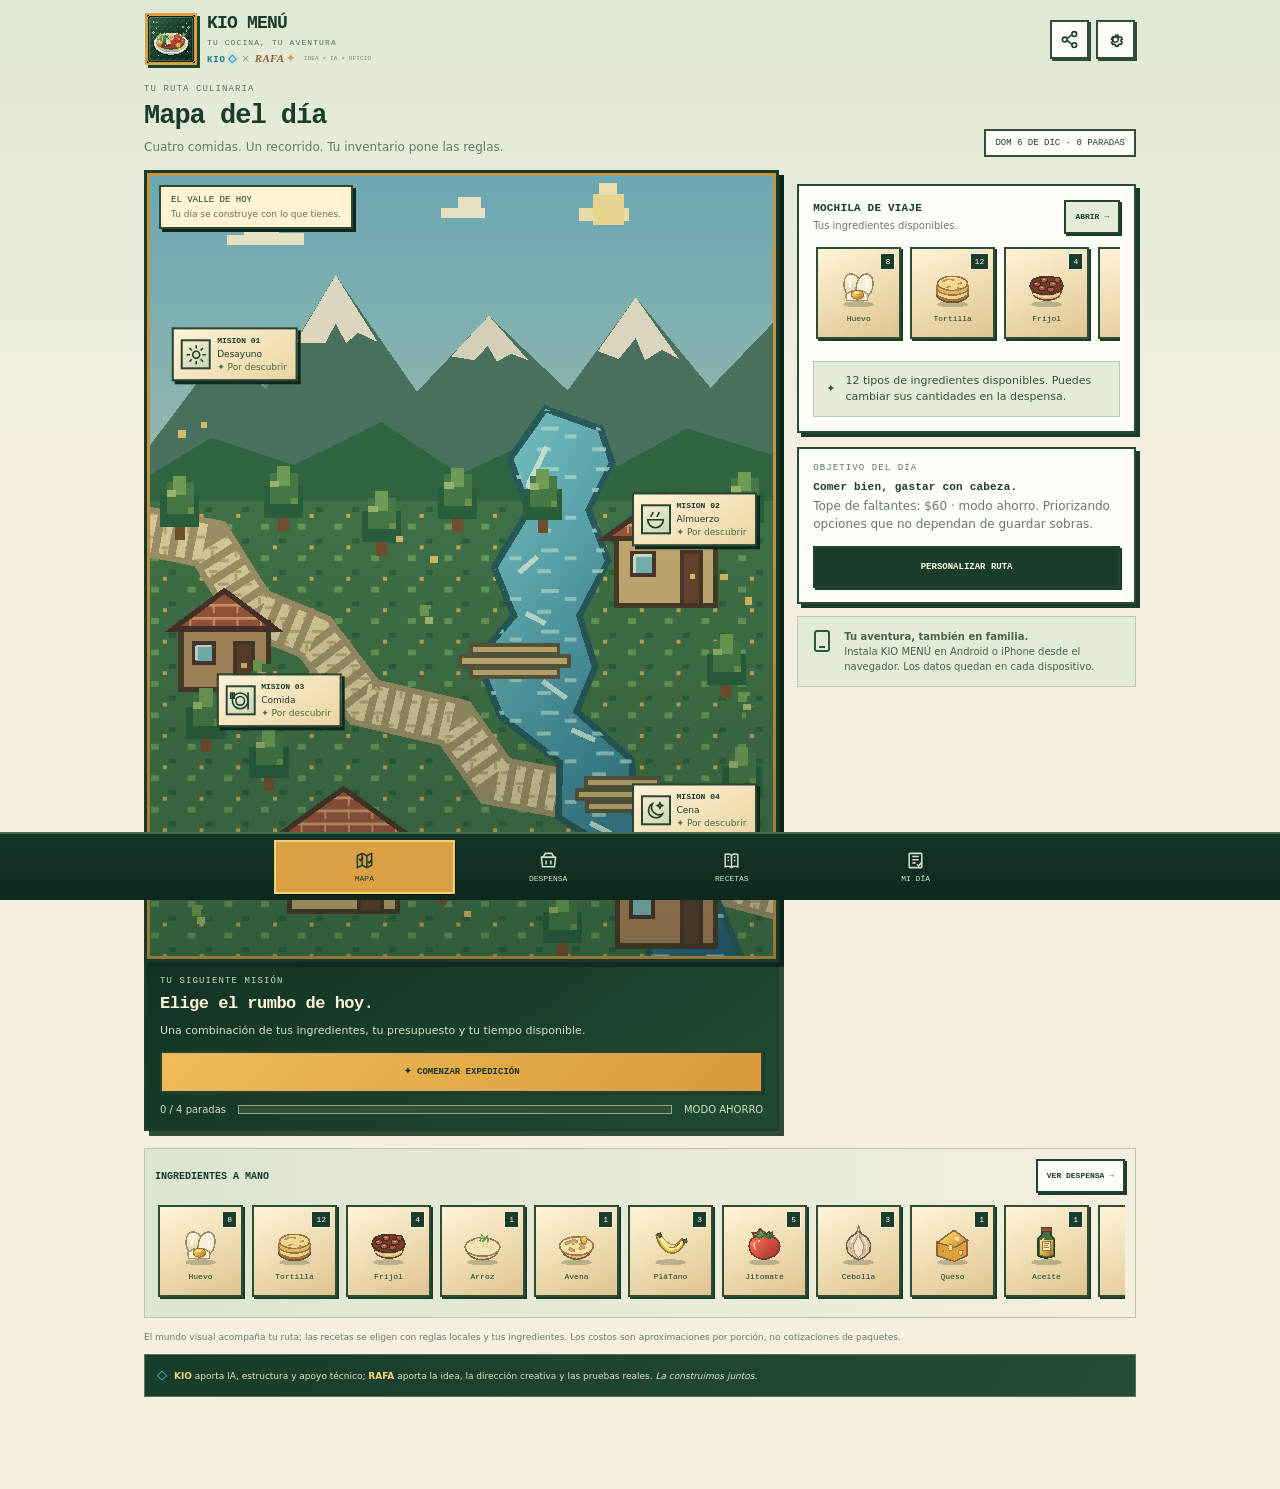
==== commit a57bd1f3: "Style detailed ingredients and display individual recipe art assets" ====
--- a/kio-menu/index.html
+++ b/kio-menu/index.html
@@ -118,7 +118,20 @@
 .creator-credit{padding:10px 12px;background:linear-gradient(120deg,#173d2b,#254d35);color:#d9e3c7;border:1px solid #587451;text-align:left}
 .creator-credit strong{color:#f5d17b}.creator-credit:before{content:"◇";color:#62c7ca;font-size:13px;margin-right:7px}.creator-credit span{display:none}
 @media(max-width:420px){.brand-name{font-size:16px}.sig-note{font-size:5.5px}.map-node{max-width:46%;min-width:0}.map-node .node-name{max-width:92px}.recipe-card .recipe-art{min-height:105px}.recipe-card .dish-illustration{height:100px;min-height:100px}}
-.dish-illustration{display:block;width:100%;height:120px;background:linear-gradient(140deg,#173929,#315a40);overflow:hidden}.dish-illustration svg{display:block;width:100%;height:100%;shape-rendering:crispEdges}.recipe-card .dish-illustration{height:120px}.day-icon .dish-illustration{height:58px}.modal-food .dish-illustration{height:154px}.kitchen-scene .kitchen-art{display:block;width:100%;height:auto;aspect-ratio:37/18;object-fit:cover}</style>
+.dish-illustration{display:block;width:100%;height:120px;background:linear-gradient(140deg,#173929,#315a40);overflow:hidden}.dish-illustration svg{display:block;width:100%;height:100%;shape-rendering:crispEdges}.recipe-card .dish-illustration{height:120px}.day-icon .dish-illustration{height:58px}.modal-food .dish-illustration{height:154px}.kitchen-scene .kitchen-art{display:block;width:100%;height:auto;aspect-ratio:37/18;object-fit:cover}
+/* KIO VISUAL DNA v1.2 — art detail pass */
+.food-sprite{width:51px;height:51px;display:block;overflow:visible;image-rendering:auto;shape-rendering:crispEdges}
+.inv-card .food-sprite{width:66px;height:66px}
+.ingredient-object .food-sprite{width:49px;height:49px}
+.recipe-card .recipe-art{min-height:132px;padding:4px;background:radial-gradient(ellipse at 50% 20%,#2c5a3b,#10291e 78%);border:2px solid #dca044;box-shadow:inset 0 0 0 2px #31573c;margin-bottom:8px}
+.recipe-card .dish-art-img{display:block;width:100%;height:122px;object-fit:contain;image-rendering:auto;filter:drop-shadow(0 3px 0 #102219)}
+.day-icon .dish-art-img{display:block;width:100%;height:60px;object-fit:contain}
+.modal-food .dish-art-img{display:block;width:100%;height:164px;object-fit:contain}
+.kitchen-scene .kitchen-art{display:block;width:100%;height:auto;aspect-ratio:37/18;object-fit:cover}
+.brand-icon{width:52px;height:52px;background:#10291e;border:2px solid #dca044;box-shadow:3px 3px 0 #1e422c}
+.brand-icon img{width:100%;height:100%;object-fit:cover;image-rendering:auto}
+@media(max-width:420px){.recipe-card .recipe-art{min-height:112px;padding:3px}.recipe-card .dish-art-img{height:104px}.inv-card .food-sprite{width:58px;height:58px}}
+</style>
 </head>
 <body>
 <div class="app">
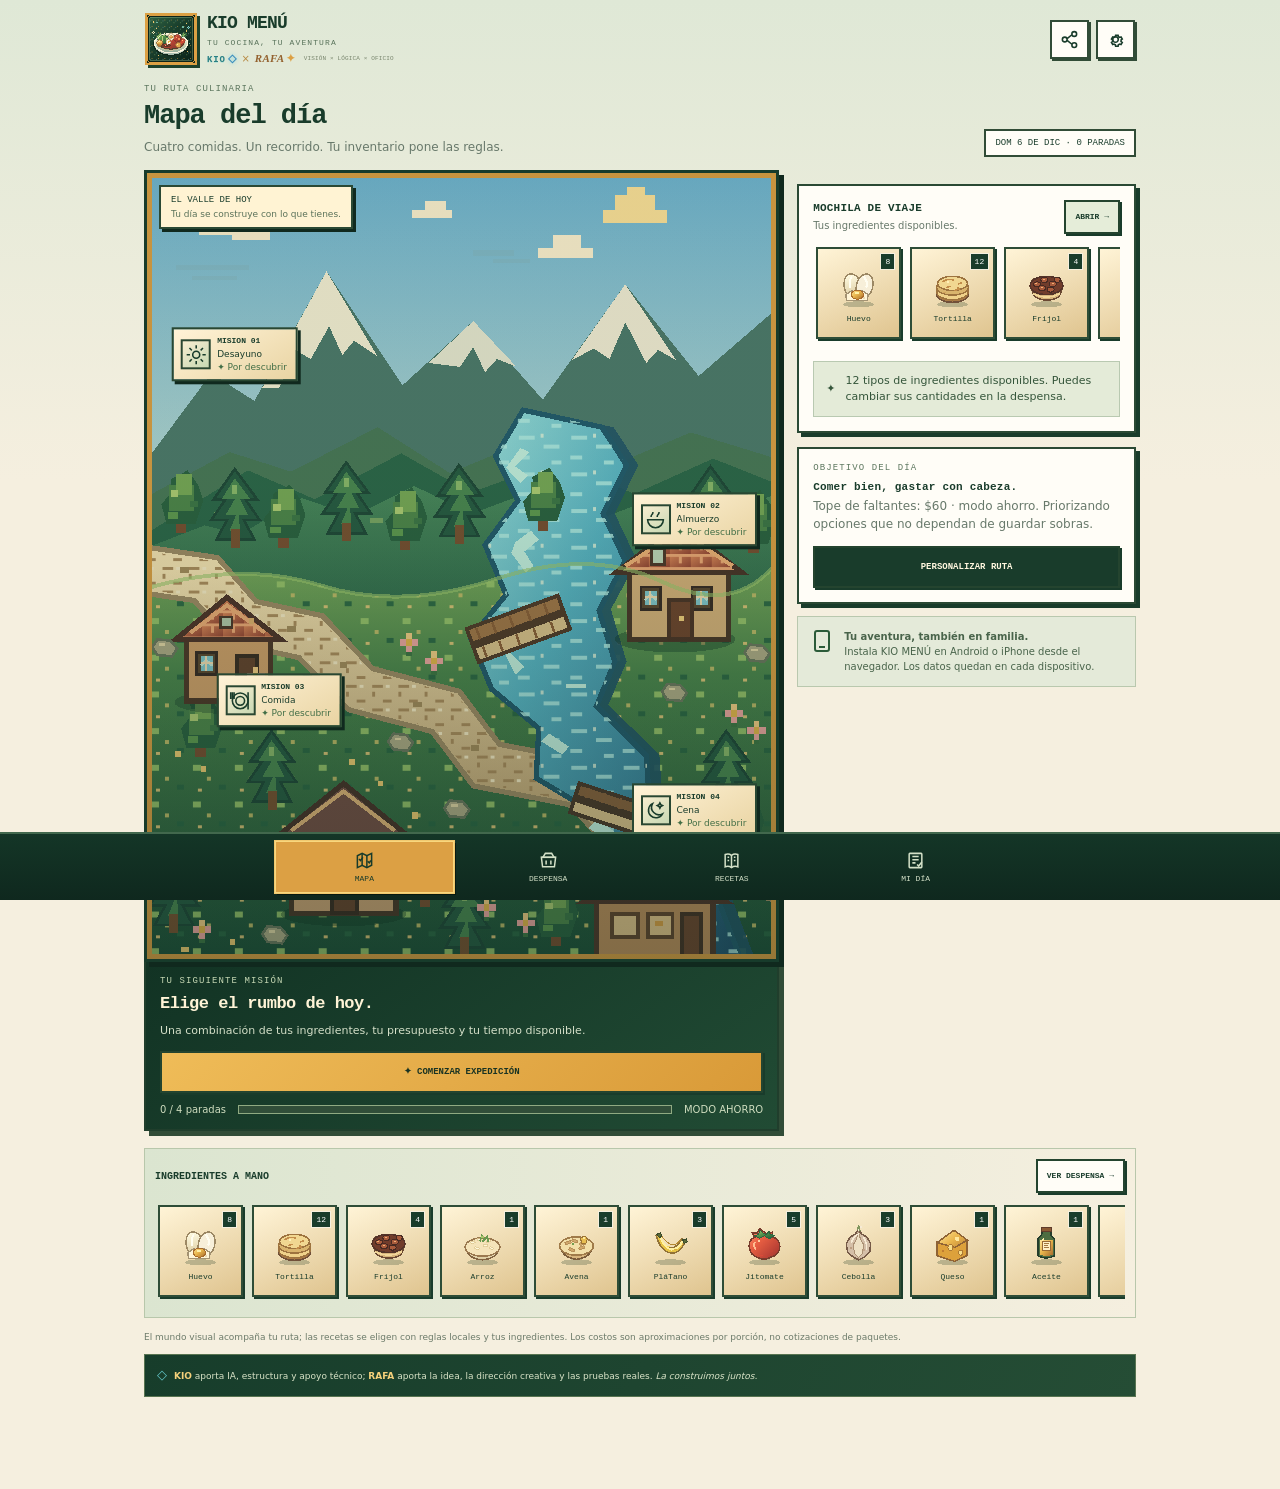
==== commit 4a7d38ca: "Update KIO Menu release identity and clarify collaborative maker signature" ====
--- a/kio-menu/index.html
+++ b/kio-menu/index.html
@@ -4,15 +4,15 @@
 <meta charset="utf-8">
 <meta name="viewport" content="width=device-width,initial-scale=1,viewport-fit=cover">
 <meta name="theme-color" content="#193c2b">
-<meta name="description" content="Tu cocina, tu aventura. Planea cuatro comidas con pixel art detallado.">
+<meta name="description" content="KIO MENÚ: una aventura culinaria de KIO × RAFA con ingredientes ilustrados, recetas detalladas y una cocina explorable.">
 <meta name="apple-mobile-web-app-capable" content="yes">
-<meta name="apple-mobile-web-app-title" content="KIO Menú">
+<meta name="apple-mobile-web-app-title" content="KIO MENÚ">
 <meta name="apple-mobile-web-app-status-bar-style" content="black-translucent">
 <link rel="manifest" href="./manifest.webmanifest">
 <link rel="icon" href="./icon.svg" type="image/svg+xml">
 <link rel="apple-touch-icon" sizes="180x180" href="./apple-touch-icon.png">
 <link rel="stylesheet" href="./kio-visual-dna.css">
-<title>KIO MENÚ v0.2 · Tu cocina, tu aventura</title>
+<title>KIO MENÚ v0.4 · KIO × RAFA</title>
 <style>
 :root{
  --forest:#193c2b;--deep:#10291e;--leaf:#2d6442;--leaf-light:#6d9b58;
@@ -138,7 +138,7 @@
 <header class="header">
   <div class="brand">
     <div class="brand-icon" aria-hidden="true"><img src="./icon.svg" alt="" width="48" height="48"></div>
-    <div class="brand-copy"><div class="brand-name">KIO MENÚ</div><div class="brand-tag">TU COCINA, TU AVENTURA</div><div class="brand-signature" aria-label="Creación colaborativa de KIO y RAFA"><span class="sig-kio">KIO<span class="sig-prism">◇</span></span><span class="sig-cross">×</span><span class="sig-rafa">RAFA<span class="sig-spark">✦</span></span><span class="sig-note">IDEA × IA × OFICIO</span></div></div>
+    <div class="brand-copy"><div class="brand-name">KIO MENÚ</div><div class="brand-tag">TU COCINA, TU AVENTURA</div><div class="brand-signature" aria-label="Creado por KIO y RAFA"><span class="sig-kio">KIO<span class="sig-prism">◇</span></span><span class="sig-cross">×</span><span class="sig-rafa">RAFA<span class="sig-spark">✦</span></span><span class="sig-note">VISIÓN × LÓGICA × OFICIO</span></div></div>
   </div>
   <div class="header-actions">
     <button class="square-btn" id="shareBtn" aria-label="Compartir KIO Menú" title="Compartir">
